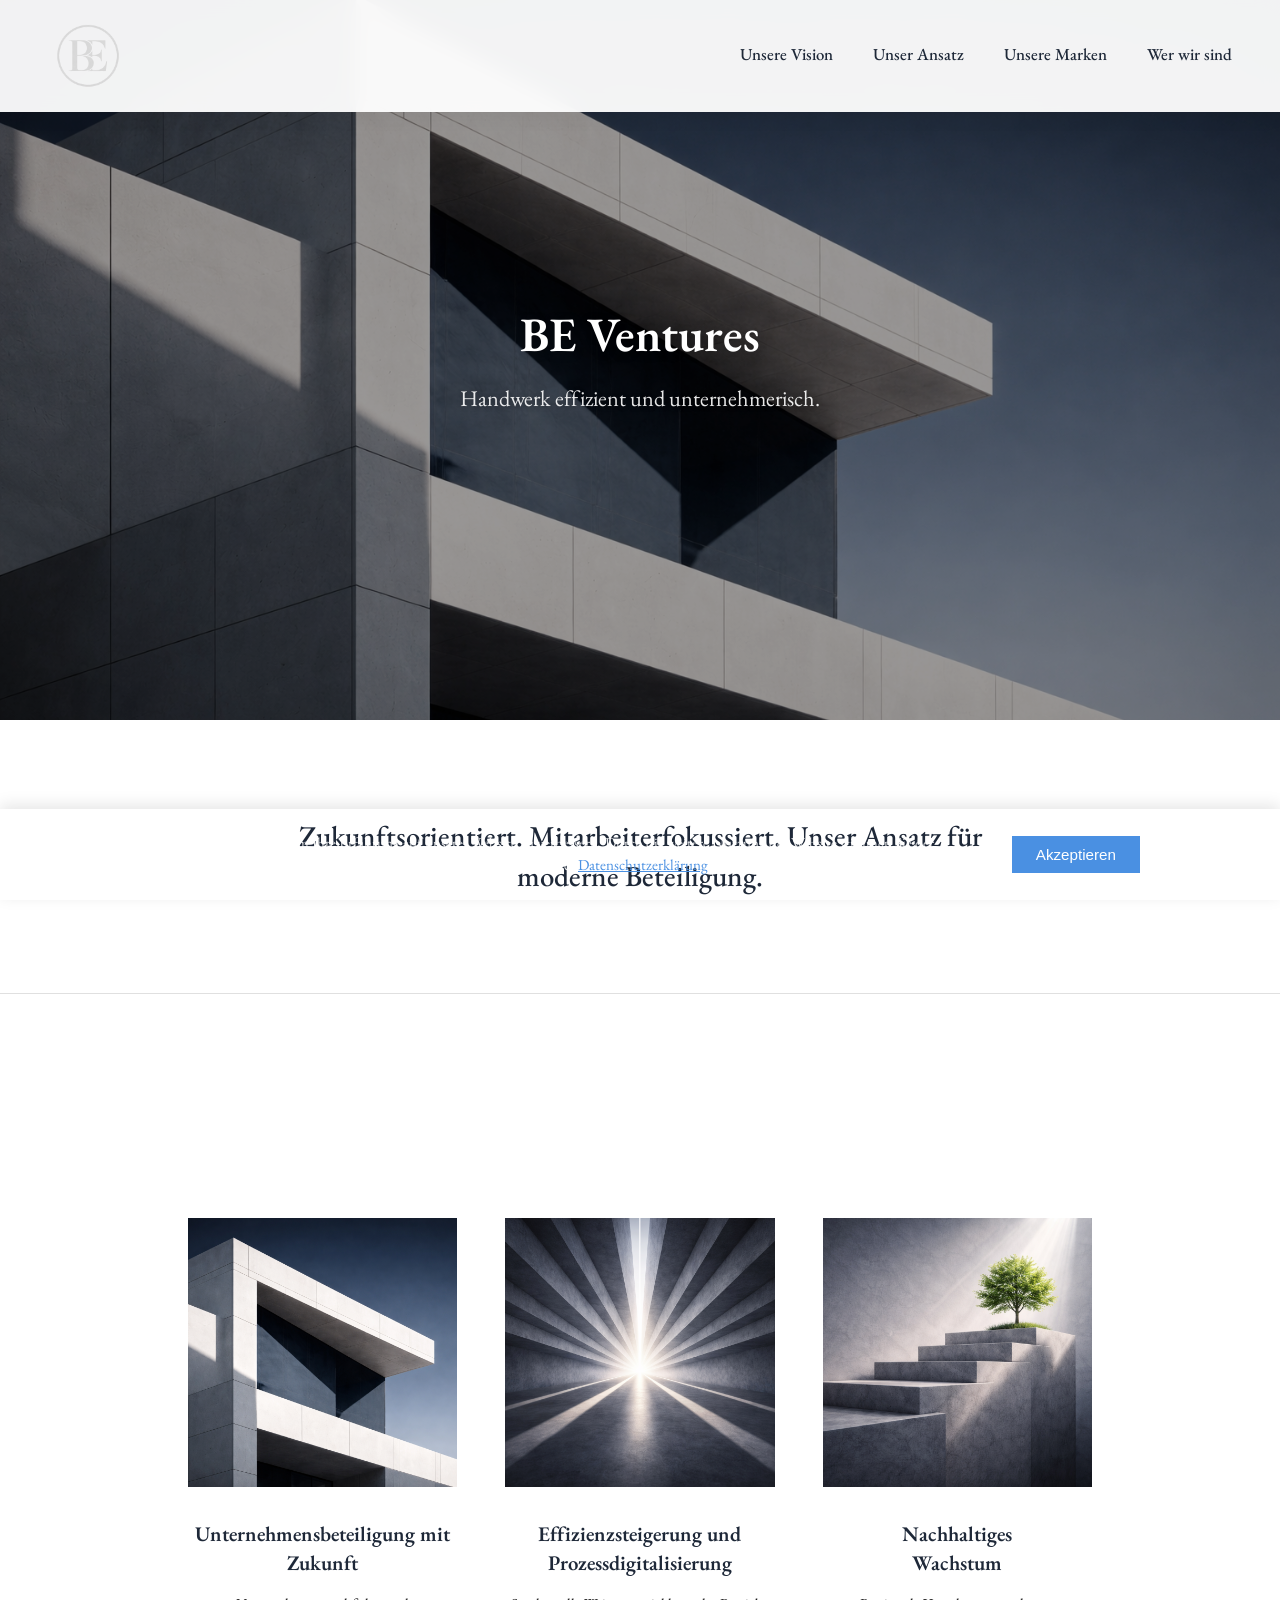
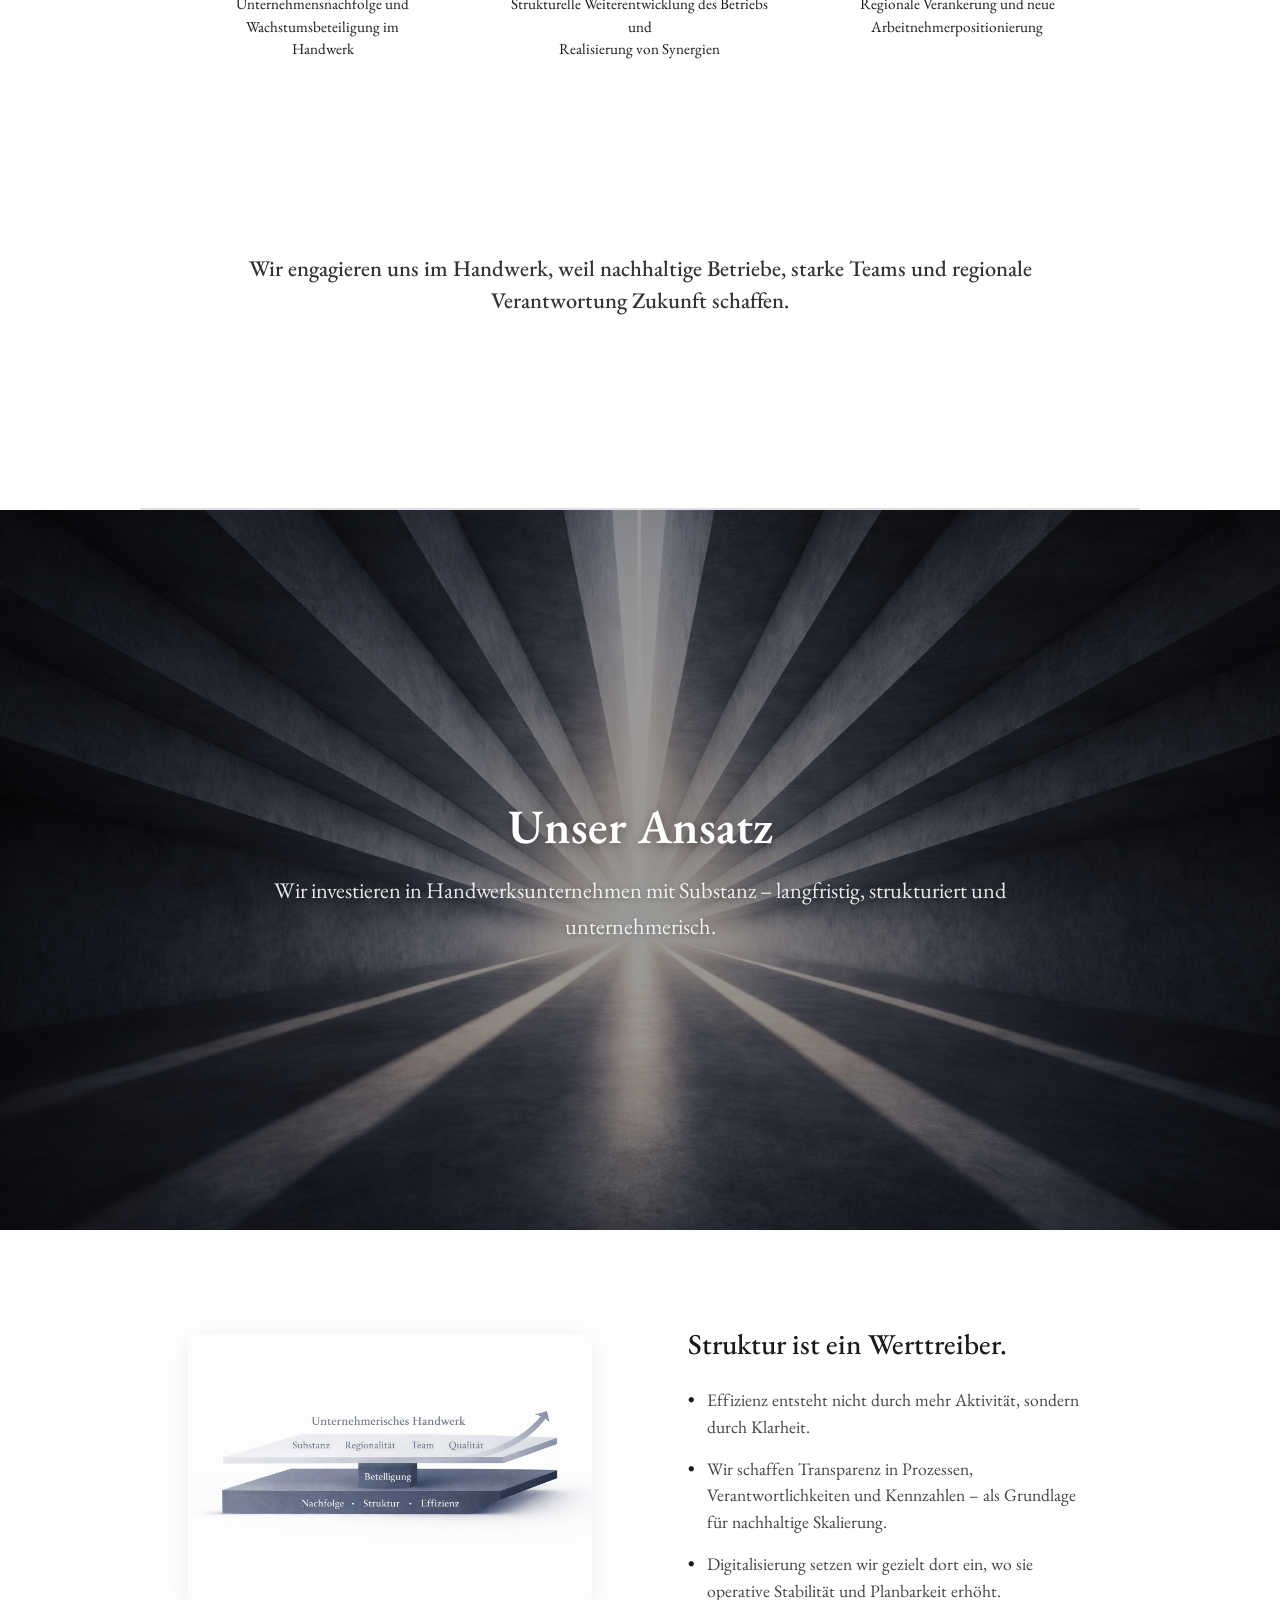
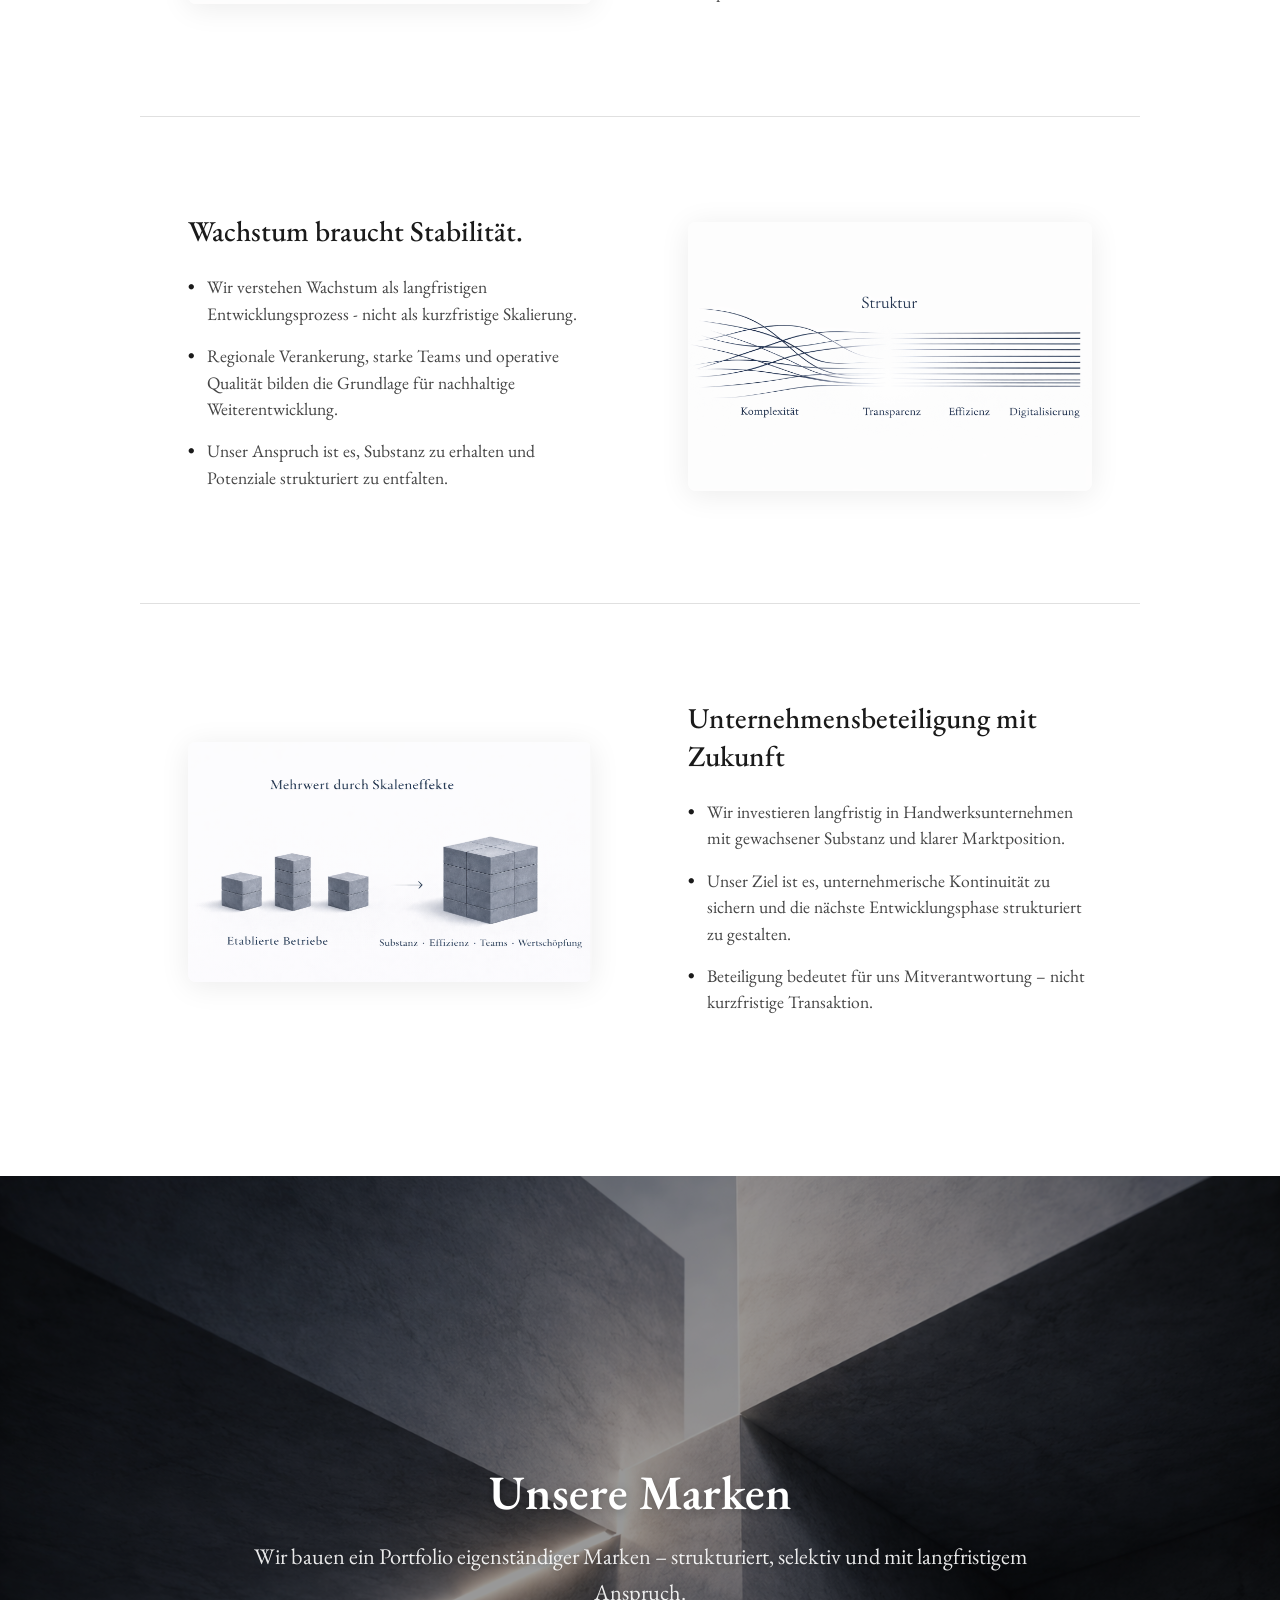
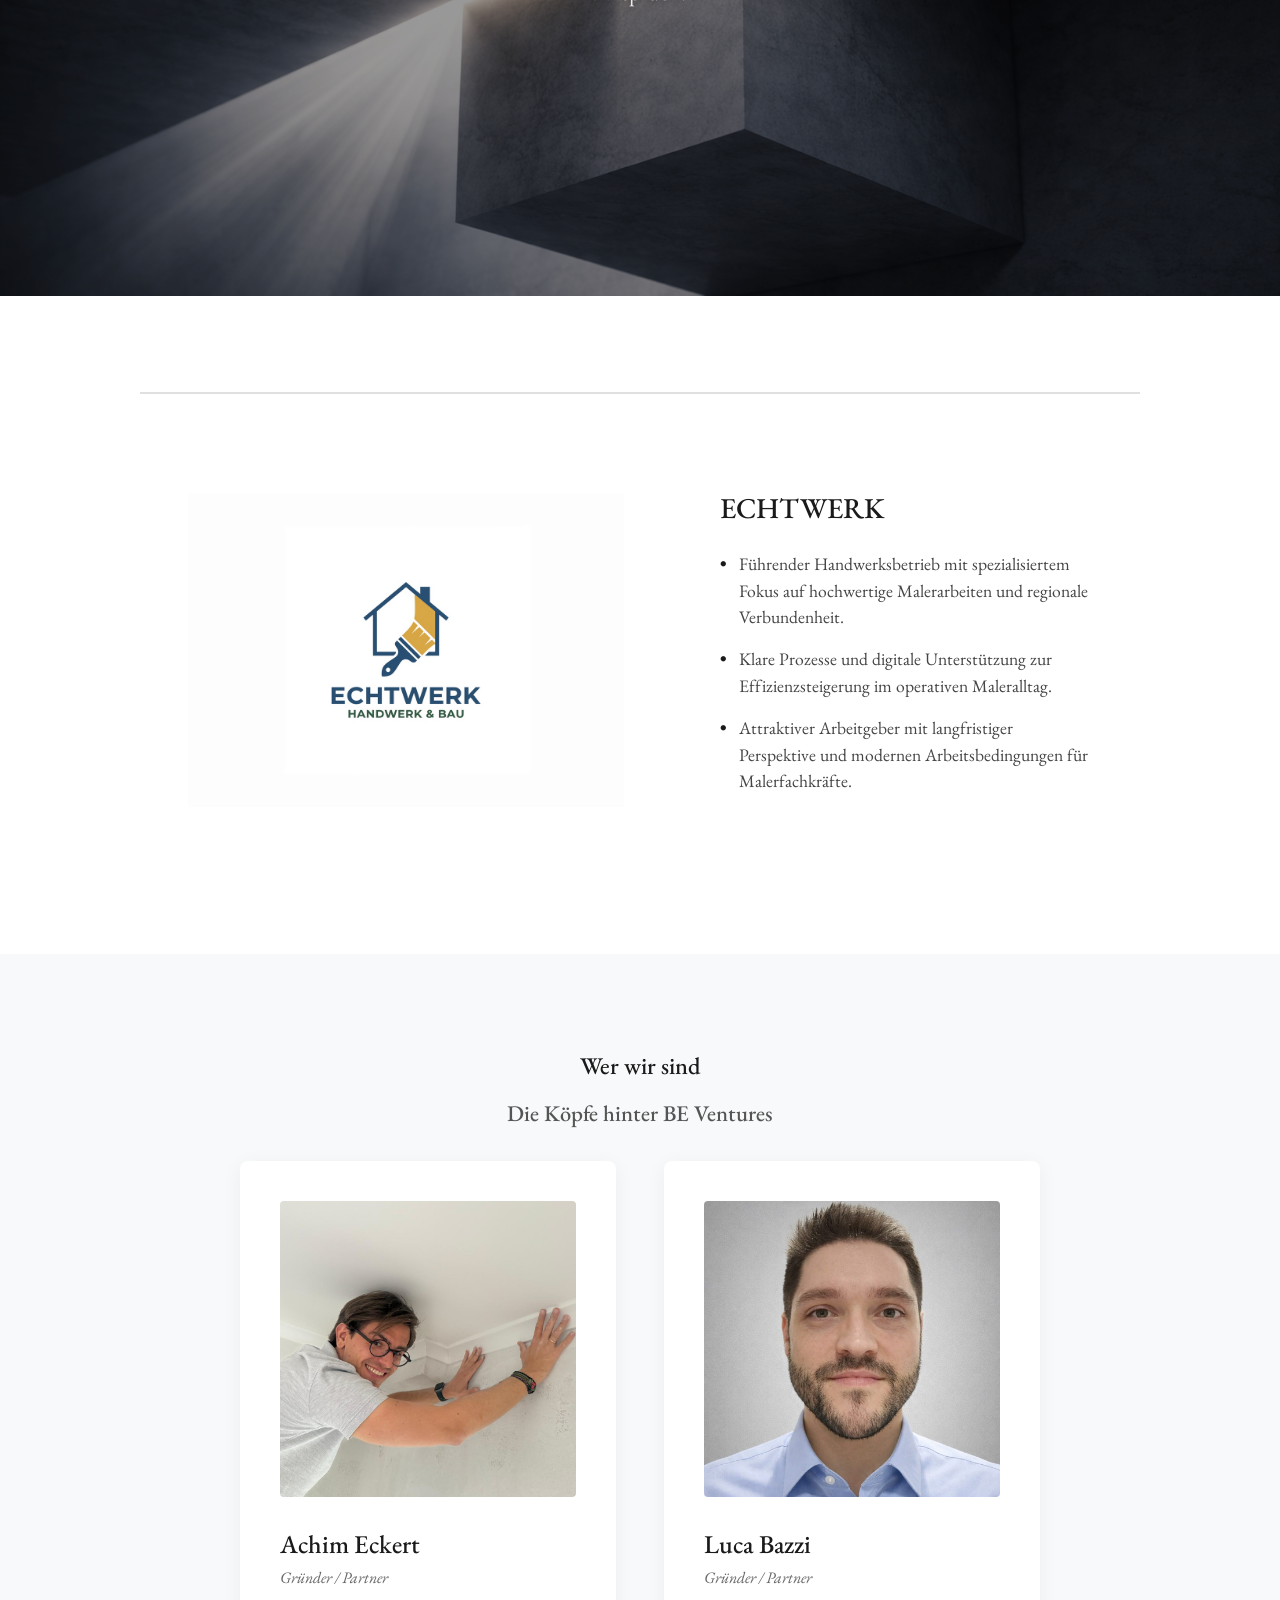
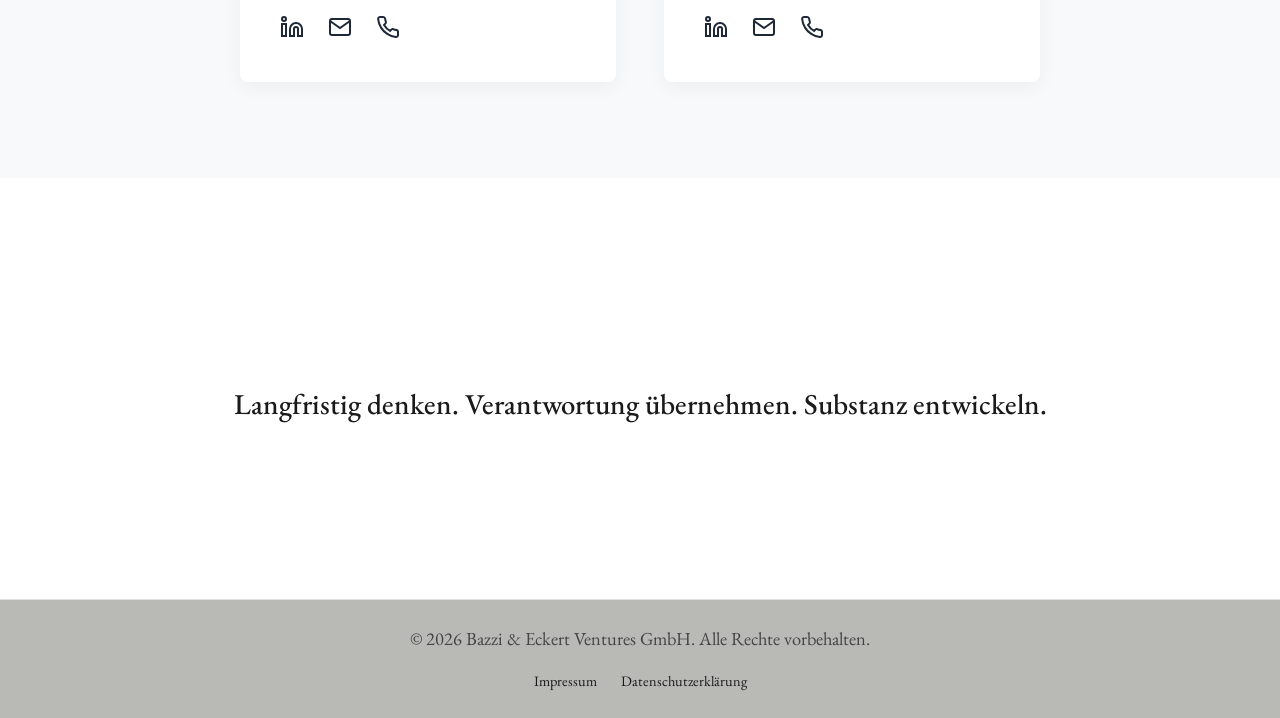
==== index.html @ 7ca090cc "Add files via upload" ====
<!DOCTYPE html>
<html lang="de">

<head>
    <meta charset="UTF-8">
    <meta name="viewport" content="width=device-width, initial-scale=1.0">
    <title>BE Ventures - Handwerk effizient und unternehmerisch</title>
    <meta name="description"
        content="Wir investieren in Handwerksunternehmen mit Substanz – langfristig, strukturiert und unternehmerisch.">

    <!-- Fonts -->
    <link rel="preconnect" href="https://fonts.googleapis.com">
    <link rel="preconnect" href="https://fonts.gstatic.com" crossorigin>
    <link
        href="https://fonts.googleapis.com/css2?family=EB+Garamond:ital,wght@0,400;0,500;0,600;0,700;1,400;1,500&display=swap"
        rel="stylesheet">

    <!-- CSS -->
    <link rel="stylesheet" href="css/style.css">
</head>

<body>
    <!-- Scroll Progress -->
    <div class="scroll-progress-container">
        <div class="scroll-progress-bar" id="scrollProgress"></div>
    </div>

    <!-- Header Navigation -->
    <nav class="nav">
        <div class="nav-container">
            <a href="#home" class="logo">
                <img src="assets/logo_transparent.png" alt="BE Ventures Logo" class="nav-logo-img">
            </a>
            <div class="nav-links">
                <a href="#vision" class="nav-link">Unsere Vision</a>
                <a href="#ansatz" class="nav-link">Unser Ansatz</a>
                <a href="#marken" class="nav-link">Unsere Marken</a>
                <a href="#team" class="nav-link">Wer wir sind</a>
            </div>
        </div>
    </nav>

    <!-- Main Content -->
    <main class="main-content">

        <!-- Section: Home -->
        <section id="home" class="section-home block-image-hero">
            <div class="hero-image-container">
                <img src="assets/bild1.png" alt="BE Ventures Background" class="hero-img overlay-darker">
                <div class="hero-overlay-text">
                    <h2>BE Ventures</h2>
                    <p>Handwerk effizient und unternehmerisch.</p>
                </div>
            </div>

            <div class="content-block center-text padding-y-lg">
                <h3 class="subtitle-text">Zukunftsorientiert. Mitarbeiterfokussiert. Unser Ansatz für moderne
                    Beteiligung.</h3>
            </div>
            <div class="divider-line"></div>
        </section>

        <!-- Section: Unsere Vision -->
        <section id="vision" class="section-vision">
            <div class="content-block padding-y-lg margin-top-lg">
                <div class="vision-grid">
                    <div class="vision-card">
                        <img src="assets/bild1.png" alt="Unternehmensbeteiligung mit Zukunft">
                        <h3>Unternehmensbeteiligung mit<br>Zukunft</h3>
                        <p>Unternehmensnachfolge und Wachstumsbeteiligung im<br>Handwerk</p>
                    </div>
                    <div class="vision-card">
                        <img src="assets/bild5.png" alt="Effizienzsteigerung und Prozessdigitalisierung">
                        <h3>Effizienzsteigerung und<br>Prozessdigitalisierung</h3>
                        <p>Strukturelle Weiterentwicklung des Betriebs und<br>Realisierung von Synergien</p>
                    </div>
                    <div class="vision-card">
                        <img src="assets/bild6.png" alt="Nachhaltiges Wachstum">
                        <h3>Nachhaltiges<br>Wachstum</h3>
                        <p>Regionale Verankerung und neue<br>Arbeitnehmerpositionierung</p>
                    </div>
                </div>

                <div class="center-text margin-top-lg padding-y-lg">
                    <h3 class="subtitle-text" style="font-size: 1.4rem; color: #333; max-width: 900px;">Wir engagieren
                        uns im Handwerk, weil nachhaltige Betriebe, starke Teams und regionale Verantwortung Zukunft
                        schaffen.</h3>
                </div>
            </div>
        </section>

        <!-- Section: Unser Ansatz -->
        <section id="ansatz" class="section-ansatz block-image-hero">
            <div class="divider-line mx-auto thick"></div>
            <div class="hero-image-container">
                <img src="assets/bild5.png" alt="Unser Ansatz Tunnel" class="hero-img overlay-darker">
                <div class="hero-overlay-text">
                    <h2>Unser Ansatz</h2>
                    <p>Wir investieren in Handwerksunternehmen mit Substanz – langfristig, strukturiert und
                        unternehmerisch.</p>
                </div>
            </div>

            <div class="content-block split-row padding-y-lg">
                <div class="split-image">
                    <img src="assets/unnamed (3).png" alt="Struktur Graphik" class="diagram-img">
                </div>
                <div class="split-text">
                    <h3>Struktur ist ein Werttreiber.</h3>
                    <ul class="clean-list">
                        <li>Effizienz entsteht nicht durch mehr Aktivität, sondern durch Klarheit.</li>
                        <li>Wir schaffen Transparenz in Prozessen, Verantwortlichkeiten und Kennzahlen – als Grundlage
                            für nachhaltige Skalierung.</li>
                        <li>Digitalisierung setzen wir gezielt dort ein, wo sie operative Stabilität und Planbarkeit
                            erhöht.</li>
                    </ul>
                </div>
            </div>

            <div class="divider-line mx-auto"></div>

            <div class="content-block split-row padding-y-lg">
                <div class="split-text">
                    <h3>Wachstum braucht Stabilität.</h3>
                    <ul class="clean-list">
                        <li>Wir verstehen Wachstum als langfristigen Entwicklungsprozess - nicht als kurzfristige
                            Skalierung.</li>
                        <li>Regionale Verankerung, starke Teams und operative Qualität bilden die Grundlage für
                            nachhaltige Weiterentwicklung.</li>
                        <li>Unser Anspruch ist es, Substanz zu erhalten und Potenziale strukturiert zu entfalten.</li>
                    </ul>
                </div>
                <div class="split-image">
                    <img src="assets/unnamed (4).png" alt="Wachstum Graphik" class="diagram-img">
                </div>
            </div>
            <div class="divider-line mx-auto"></div>

            <div class="content-block split-row padding-y-lg">
                <div class="split-image">
                    <img src="assets/unnamed (5).png" alt="Beteiligung Graphik" class="diagram-img">
                </div>
                <div class="split-text">
                    <h3>Unternehmensbeteiligung mit Zukunft</h3>
                    <ul class="clean-list">
                        <li>Wir investieren langfristig in Handwerksunternehmen mit gewachsener Substanz und klarer
                            Marktposition.</li>
                        <li>Unser Ziel ist es, unternehmerische Kontinuität zu sichern und die nächste Entwicklungsphase
                            strukturiert zu gestalten.</li>
                        <li>Beteiligung bedeutet für uns Mitverantwortung – nicht kurzfristige Transaktion.</li>
                    </ul>
                </div>
            </div>

        </section>

        <!-- Section: Unsere Marken -->
        <section id="marken" class="section-marken block-image-hero">
            <div class="hero-image-container">
                <img src="assets/bild4.png" alt="Unsere Marken Blocks" class="hero-img overlay-darker">
                <div class="hero-overlay-text">
                    <h2>Unsere Marken</h2>
                    <p>Wir bauen ein Portfolio eigenständiger Marken – strukturiert, selektiv und mit langfristigem
                        Anspruch.</p>
                </div>
            </div>

            <div class="divider-line mx-auto thick margin-top-lg"></div>

            <div class="content-block split-row padding-y-lg">
                <div class="split-image marken-logo-container">
                    <img src="assets/logo.png" alt="ECHTWERK Logo" class="echtwerk-brand-logo">
                </div>
                <div class="split-text">
                    <h3>ECHTWERK</h3>
                    <ul class="clean-list">
                        <li>Führender Handwerksbetrieb mit spezialisiertem Fokus auf hochwertige Malerarbeiten und
                            regionale Verbundenheit.</li>
                        <li>Klare Prozesse und digitale Unterstützung zur Effizienzsteigerung im operativen Maleralltag.
                        </li>
                        <li>Attraktiver Arbeitgeber mit langfristiger Perspektive und modernen Arbeitsbedingungen für
                            Malerfachkräfte.</li>
                    </ul>
                </div>
            </div>
        </section>

        <!-- Section: Wer wir sind -->
        <section id="team" class="section-team block-image-hero">
            <div class="content-block center-text padding-y-lg">
                <h2 class="section-title">Wer wir sind</h2>
                <h3 class="subtitle-text" style="font-size: 1.4rem; color: #555; margin-bottom: 2rem;">Die Köpfe hinter
                    BE Ventures</h3>

                <div class="team-grid">
                    <!-- Team Member 1: Achim Eckert -->
                    <div class="team-member">
                        <img src="assets/achim.jpg" alt="Achim Eckert" class="team-photo">
                        <h3>Achim Eckert</h3>
                        <div class="team-role">Gründer / Partner</div>
                        <div class="team-social">
                            <a href="https://www.linkedin.com/in/achim-eckert" class="social-link" title="LinkedIn"
                                target="_blank">
                                <svg viewBox="0 0 24 24" stroke="currentColor" stroke-width="2" fill="none">
                                    <path
                                        d="M16 8a6 6 0 0 1 6 6v7h-4v-7a2 2 0 0 0-2-2 2 2 0 0 0-2 2v7h-4v-7a6 6 0 0 1 6-6z">
                                    </path>
                                    <rect x="2" y="9" width="4" height="12"></rect>
                                    <circle cx="4" cy="4" r="2"></circle>
                                </svg>
                            </a>
                            <a href="mailto:achim.eckert@beventures.ch" class="social-link" title="Email">
                                <svg viewBox="0 0 24 24" stroke="currentColor" stroke-width="2" fill="none">
                                    <path
                                        d="M4 4h16c1.1 0 2 .9 2 2v12c0 1.1-.9 2-2 2H4c-1.1 0-2-.9-2-2V6c0-1.1.9-2 2-2z">
                                    </path>
                                    <polyline points="22,6 12,13 2,6"></polyline>
                                </svg>
                            </a>
                            <a href="tel:+41762259498" class="social-link" title="Phone">
                                <svg viewBox="0 0 24 24" stroke="currentColor" stroke-width="2" fill="none">
                                    <path
                                        d="M22 16.92v3a2 2 0 0 1-2.18 2 19.79 19.79 0 0 1-8.63-3.07 19.5 19.5 0 0 1-6-6 19.79 19.79 0 0 1-3.07-8.67A2 2 0 0 1 4.11 2h3a2 2 0 0 1 2 1.72 12.84 12.84 0 0 0 .7 2.81 2 2 0 0 1-.45 2.11L8.09 9.91a16 16 0 0 0 6 6l1.27-1.27a2 2 0 0 1 2.11-.45 12.84 12.84 0 0 0 2.81.7A2 2 0 0 1 22 16.92z">
                                    </path>
                                </svg>
                            </a>
                        </div>
                    </div>

                    <!-- Team Member 2: Luca Bazzi -->
                    <div class="team-member">
                        <img src="assets/luca.jpg" alt="Luca Bazzi" class="team-photo">
                        <h3>Luca Bazzi</h3>
                        <div class="team-role">Gründer / Partner</div>
                        <div class="team-social">
                            <a href="https://www.linkedin.com/in/luca-bazzi/" class="social-link" title="LinkedIn"
                                target="_blank">
                                <svg viewBox="0 0 24 24" stroke="currentColor" stroke-width="2" fill="none">
                                    <path
                                        d="M16 8a6 6 0 0 1 6 6v7h-4v-7a2 2 0 0 0-2-2 2 2 0 0 0-2 2v7h-4v-7a6 6 0 0 1 6-6z">
                                    </path>
                                    <rect x="2" y="9" width="4" height="12"></rect>
                                    <circle cx="4" cy="4" r="2"></circle>
                                </svg>
                            </a>
                            <a href="mailto:Luca.bazzi@beventures.ch" class="social-link" title="Email">
                                <svg viewBox="0 0 24 24" stroke="currentColor" stroke-width="2" fill="none">
                                    <path
                                        d="M4 4h16c1.1 0 2 .9 2 2v12c0 1.1-.9 2-2 2H4c-1.1 0-2-.9-2-2V6c0-1.1.9-2 2-2z">
                                    </path>
                                    <polyline points="22,6 12,13 2,6"></polyline>
                                </svg>
                            </a>
                            <a href="tel:+41795079822" class="social-link" title="Phone">
                                <svg viewBox="0 0 24 24" stroke="currentColor" stroke-width="2" fill="none">
                                    <path
                                        d="M22 16.92v3a2 2 0 0 1-2.18 2 19.79 19.79 0 0 1-8.63-3.07 19.5 19.5 0 0 1-6-6 19.79 19.79 0 0 1-3.07-8.67A2 2 0 0 1 4.11 2h3a2 2 0 0 1 2 1.72 12.84 12.84 0 0 0 .7 2.81 2 2 0 0 1-.45 2.11L8.09 9.91a16 16 0 0 0 6 6l1.27-1.27a2 2 0 0 1 2.11-.45 12.84 12.84 0 0 0 2.81.7A2 2 0 0 1 22 16.92z">
                                    </path>
                                </svg>
                            </a>
                        </div>
                    </div>
                </div>
            </div>
        </section>

        <!-- Footer Area -->
        <section class="section-footer">
            <div class="footer-statement">
                <h2>Langfristig denken. Verantwortung übernehmen. Substanz entwickeln.</h2>
            </div>
            <footer class="main-footer">
                <p>&copy; 2026 Bazzi & Eckert Ventures GmbH. Alle Rechte vorbehalten.</p>
                <div class="footer-legal-links">
                    <a href="impressum.html">Impressum</a>
                    <a href="datenschutz.html">Datenschutzerklärung</a>
                </div>
            </footer>
        </section>

    </main>

    <!-- Cookie Banner -->
    <div id="cookie-banner" class="cookie-banner">
        <div class="cookie-content">
            <p>Wir verwenden Cookies, um Ihre Erfahrung auf unserer Website zu verbessern. Durch die weitere Nutzung der
                Website stimmen Sie der Verwendung von Cookies zu. Weitere Informationen finden Sie in unserer <a
                    href="datenschutz.html">Datenschutzerklärung</a>.</p>
            <button id="accept-cookies" class="btn-primary">Akzeptieren</button>
        </div>
    </div>

    <!-- Scripts -->
    <script src="js/main.js"></script>
</body>

</html>
---- css/style.css ----
/* --- CSS Variables & Resets --- */
:root {
    --bg-sidebar: #C7C6C2;
    --text-sidebar: #222222;
    --text-sidebar-dim: #555555;

    --bg-main: #FFFFFF;
    --text-main: #1A1A1A;
    --text-blue-dark: #1E2838;

    --font-primary: 'EB Garamond', serif;

    --sidebar-width: 260px;

    --spacing-sm: 1.5rem;
    --spacing-md: 3rem;
    --spacing-lg: 6rem;
    --spacing-xl: 10rem;

    --transition-smooth: all 0.4s cubic-bezier(0.25, 1, 0.5, 1);
}

*,
*::before,
*::after {
    box-sizing: border-box;
    margin: 0;
    padding: 0;
}

html {
    scroll-behavior: smooth;
    font-size: 16px;
    width: 100%;
    margin: 0;
    padding: 0;
}

body {
    font-family: var(--font-primary);
    background-color: var(--bg-main);
    color: var(--text-main);
    line-height: 1.6;
    -webkit-font-smoothing: antialiased;
    overflow-x: hidden;
    width: 100%;
    margin: 0;
    padding: 0;
}

.main-content {
    width: 100%;
    display: block;
}

h1,
h2,
h3,
h4,
h5,
h6 {
    font-weight: 500;
    margin-bottom: 1rem;
    line-height: 1.3;
}

p {
    font-size: 1.15rem;
    color: #444;
}

a {
    text-decoration: none;
    color: inherit;
    transition: var(--transition-smooth);
}

/* --- Layout --- */
/* --- Navigation --- */
.scroll-progress-container {
    position: fixed;
    top: 0;
    left: 0;
    width: 100%;
    height: 4px;
    background-color: transparent;
    z-index: 105;
}

.scroll-progress-bar {
    height: 100%;
    width: 0%;
    background-color: #1E2838;
    transition: width 0.1s ease-out;
}

.nav {
    position: fixed;
    top: 0;
    left: 0;
    width: 100%;
    padding: 1rem 0;
    z-index: 100;
    transition: var(--transition-smooth);
    background-color: rgba(255, 255, 255, 0.95);
    backdrop-filter: blur(10px);
    box-shadow: 0 4px 20px rgba(0, 0, 0, 0.05);
}

.nav-container {
    display: flex;
    justify-content: space-between;
    align-items: center;
    max-width: 1440px;
    margin: 0 auto;
    padding: 0 var(--spacing-md);
}

.logo {
    display: flex;
    align-items: center;
}

.nav-logo-img {
    height: 80px;
    display: block;
    object-fit: contain;
}

.nav-links {
    display: flex;
    gap: 2.5rem;
}

.nav-link {
    font-size: 1.05rem;
    font-weight: 500;
    color: var(--text-blue-dark);
    position: relative;
    padding-bottom: 4px;
}

.nav-link:hover,
.nav-link.active {
    color: var(--text-main);
    font-weight: 600;
}

.nav-link::after {
    content: '';
    position: absolute;
    bottom: 0;
    left: 0;
    width: 0%;
    height: 2px;
    background-color: var(--text-main);
    transition: width 0.3s ease;
}

.nav-link.active::after,
.nav-link:hover::after {
    width: 100%;
}


/* --- Main Content Specifics --- */

/* Hero Image Blocks */
.block-image-hero {
    width: 100%;
    margin-bottom: var(--spacing-md);
}

.hero-image-container {
    position: relative;
    width: 100%;
    height: 80vh;
    min-height: 600px;
    overflow: hidden;
    background-color: #eee;
}

.hero-img {
    width: 100%;
    height: 100%;
    object-fit: cover;
    object-position: center;
}

.hero-img.overlay-darker {
    filter: brightness(0.6);
}

.hero-overlay-text {
    position: absolute;
    top: 50%;
    left: 50%;
    transform: translate(-50%, -50%);
    text-align: center;
    color: white;
    width: 80%;
    max-width: 800px;
}

.hero-overlay-text h2 {
    font-size: 3rem;
    font-weight: 600;
    margin-bottom: 1rem;
    text-shadow: 0 2px 10px rgba(0, 0, 0, 0.3);
}

.hero-overlay-text p {
    font-size: 1.4rem;
    color: rgba(255, 255, 255, 0.9);
    text-shadow: 0 1px 5px rgba(0, 0, 0, 0.3);
}

/* Content Blocks */
.content-block {
    width: 100%;
    max-width: 1000px;
    margin: 0 auto;
    padding-left: var(--spacing-md);
    padding-right: var(--spacing-md);
}

.padding-y-lg {
    padding-top: var(--spacing-lg);
    padding-bottom: var(--spacing-lg);
}

.padding-bottom-lg {
    padding-bottom: var(--spacing-lg);
}

.margin-top-lg {
    margin-top: var(--spacing-lg);
}

.center-text {
    text-align: center;
}

.subtitle-text {
    font-size: 1.8rem;
    color: var(--text-blue-dark);
    max-width: 700px;
    margin: 0 auto;
    line-height: 1.4;
}

/* Vision Grid */
.vision-grid {
    display: grid;
    grid-template-columns: repeat(3, 1fr);
    gap: 3rem;
    margin-top: 2rem;
    width: 100%;
}

.vision-card {
    text-align: center;
}

.vision-card img {
    width: 100%;
    aspect-ratio: 1;
    /* Make images square to match screenshots perfectly */
    object-fit: cover;
    margin-bottom: 1.5rem;
}

.vision-card h3 {
    font-size: 1.3rem;
    color: var(--text-blue-dark);
    margin-bottom: 1rem;
    font-weight: 600;
    line-height: 1.4;
}

.vision-card p {
    font-size: 0.95rem;
    color: var(--text-main);
    line-height: 1.5;
}

@media (max-width: 900px) {
    .vision-grid {
        grid-template-columns: 1fr;
        gap: 2rem;
    }
}

/* Image Row */
.three-images-row {
    display: flex;
    gap: var(--spacing-md);
    justify-content: center;
}

.img-square {
    flex: 1;
    aspect-ratio: 1;
    overflow: hidden;
    background: #f0f0f0;
}

.img-square img {
    width: 100%;
    height: 100%;
    object-fit: cover;
    transition: transform 0.6s ease;
}

.img-square:hover img {
    transform: scale(1.03);
}

/* Dividers */
.divider-line {
    width: 100%;
    height: 1px;
    background-color: #E0E0E0;
}

.divider-line.mx-auto {
    width: 80%;
    max-width: 1000px;
    margin-left: auto;
    margin-right: auto;
}

.divider-line.thick {
    height: 2px;
}

/* Split Row (Text + Image/Graphic) */
.split-row {
    display: flex;
    align-items: center;
    gap: var(--spacing-lg);
}

.split-row>div {
    flex: 1;
}

.split-text h3 {
    font-size: 1.8rem;
    color: var(--text-main);
    margin-bottom: 1.5rem;
}

.clean-list {
    list-style: none;
}

.clean-list li {
    font-size: 1.1rem;
    color: #444;
    margin-bottom: 1rem;
    padding-left: 1.2rem;
    position: relative;
    line-height: 1.5;
}

.clean-list li::before {
    content: "•";
    position: absolute;
    left: 0;
    color: var(--text-main);
    font-weight: bold;
}

/* Diagrams */
.diagram-img {
    width: 100%;
    height: auto;
    border-radius: 8px;
    box-shadow: 0 4px 30px rgba(0, 0, 0, 0.08);
}

/* Team Section */
.section-team {
    background-color: #F8F9FA;
}

.team-grid {
    display: grid;
    grid-template-columns: repeat(auto-fit, minmax(300px, 1fr));
    gap: var(--spacing-md);
    max-width: 800px;
    margin: 0 auto;
    text-align: left;
}

.team-member {
    background: white;
    padding: 2.5rem;
    border-radius: 8px;
    box-shadow: 0 4px 20px rgba(0, 0, 0, 0.05);
}

.team-photo {
    width: 100%;
    aspect-ratio: 1;
    object-fit: cover;
    border-radius: 4px;
    margin-bottom: 1.5rem;
    background-color: #E2E2E2;
}

.team-member h3 {
    font-size: 1.6rem;
    margin-bottom: 0.2rem;
}

.team-role {
    font-size: 1rem;
    color: #666;
    margin-bottom: 1.5rem;
    font-style: italic;
}

.team-social {
    display: flex;
    gap: 1.5rem;
    margin-top: auto;
}

.social-link {
    font-size: 0.95rem;
    font-weight: 500;
    text-transform: uppercase;
    letter-spacing: 0.05em;
    color: var(--text-blue-dark);
    padding-bottom: 2px;
    border-bottom: 1px solid transparent;
    display: flex;
    align-items: center;
    justify-content: center;
}

.social-link svg {
    width: 24px;
    height: 24px;
}

.social-link:hover {
    color: #4A90E2;
}

/* Marken section */
.marken-logo-container {
    background: #FDFDFD;
    display: flex;
    align-items: center;
    justify-content: center;
    padding: 2rem;
}

.echtwerk-brand-logo {
    max-width: 250px;
    width: 100%;
    object-fit: contain;
}

/* Footer Section */
.section-footer {
    width: 100%;
    text-align: center;
    background-color: white;
}

.footer-statement {
    padding: var(--spacing-xl) var(--spacing-md);
    border-bottom: 1px solid #E0E0E0;
}

.footer-statement h2 {
    font-size: 1.8rem;
    color: var(--text-main);
    font-weight: 500;
}

.main-footer {
    padding: var(--spacing-sm);
    background-color: #B9B9B6;
    color: #333;
    font-size: 0.85rem;
}

/* Responsive */
@media (max-width: 900px) {
    body {
        flex-direction: column;
    }

    .sidebar {
        position: relative;
        width: 100%;
        height: auto;
        flex-direction: row;
        align-items: center;
        justify-content: space-between;
        padding: 1rem 2rem;
    }

    .sidebar-logo {
        margin-bottom: 0;
    }

    .sidebar-nav ul {
        flex-direction: row;
    }

    .sidebar-footer {
        display: none;
    }

    .main-content {
        width: 100%;
    }

    .split-row {
        flex-direction: column;
    }

    .three-images-row {
        flex-direction: column;
    }
}

/* Footer Legal Links */
.footer-legal-links {
    margin-top: 1rem;
    display: flex;
    justify-content: center;
    gap: 1.5rem;
}

.footer-legal-links a {
    color: var(--text-main);
    text-decoration: none;
    font-size: 0.9rem;
    position: relative;
    padding-bottom: 2px;
}

.footer-legal-links a::after {
    content: '';
    position: absolute;
    bottom: 0;
    left: 0;
    width: 0%;
    height: 1px;
    background-color: var(--text-blue-dark);
    transition: width 0.3s ease;
}

.footer-legal-links a:hover {
    color: var(--text-blue-dark);
}

.footer-legal-links a:hover::after {
    width: 100%;
}

/* Cookie Banner */
.cookie-banner {
    position: fixed;
    bottom: 0;
    left: 0;
    width: 100%;
    background-color: var(--bg-dark);
    color: white;
    padding: 1.5rem;
    z-index: 1000;
    box-shadow: 0 -4px 15px rgba(0, 0, 0, 0.1);
    display: none;
}

.cookie-content {
    max-width: 1000px;
    margin: 0 auto;
    display: flex;
    justify-content: space-between;
    align-items: center;
    gap: 2rem;
}

.cookie-content p {
    font-size: 0.95rem;
    line-height: 1.4;
    color: rgba(255, 255, 255, 0.9);
}

.cookie-content a {
    color: #4A90E2;
    text-decoration: underline;
}

.btn-primary {
    background-color: #4A90E2;
    color: white;
    border: none;
    padding: 10px 24px;
    font-size: 0.95rem;
    font-weight: 500;
    cursor: pointer;
    transition: background-color 0.3s ease;
    white-space: nowrap;
}

.btn-primary:hover {
    background-color: #357ABD;
}

@media (max-width: 768px) {
    .cookie-content {
        flex-direction: column;
        text-align: center;
        gap: 1rem;
    }
}
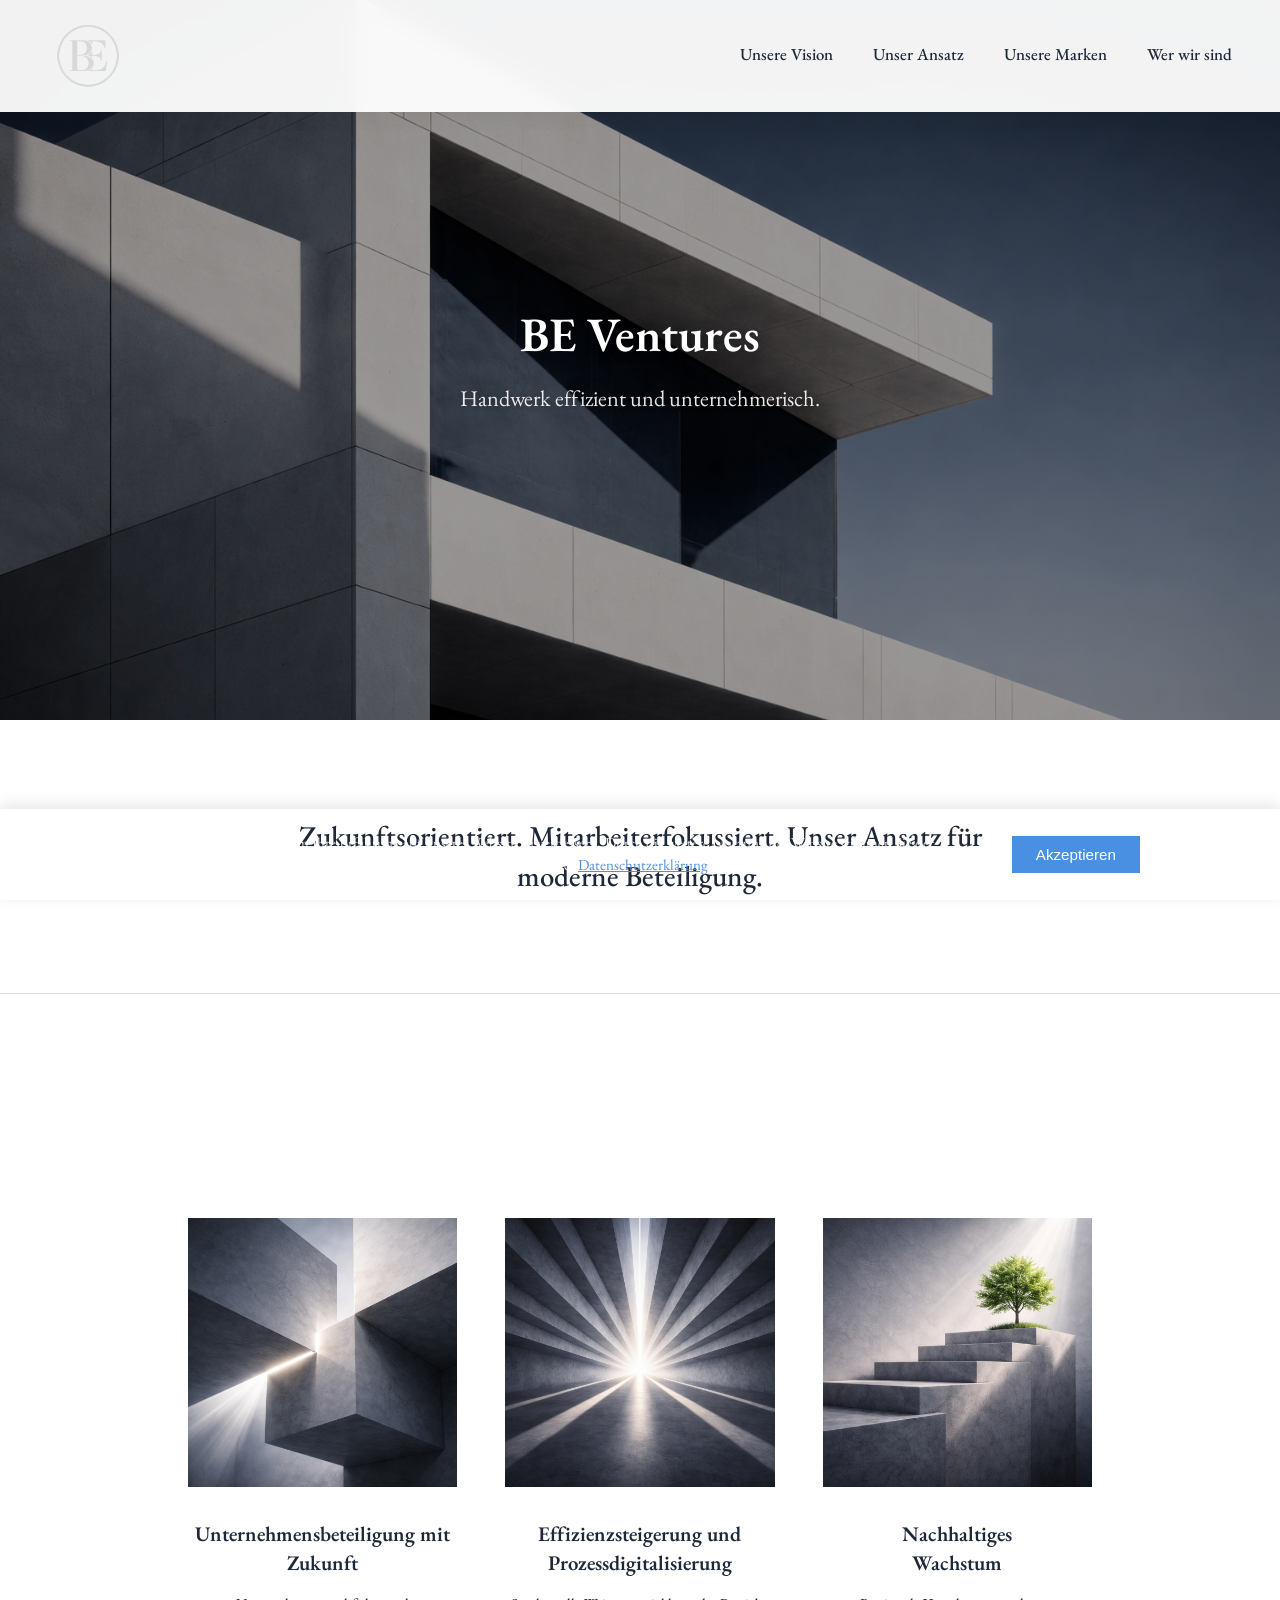
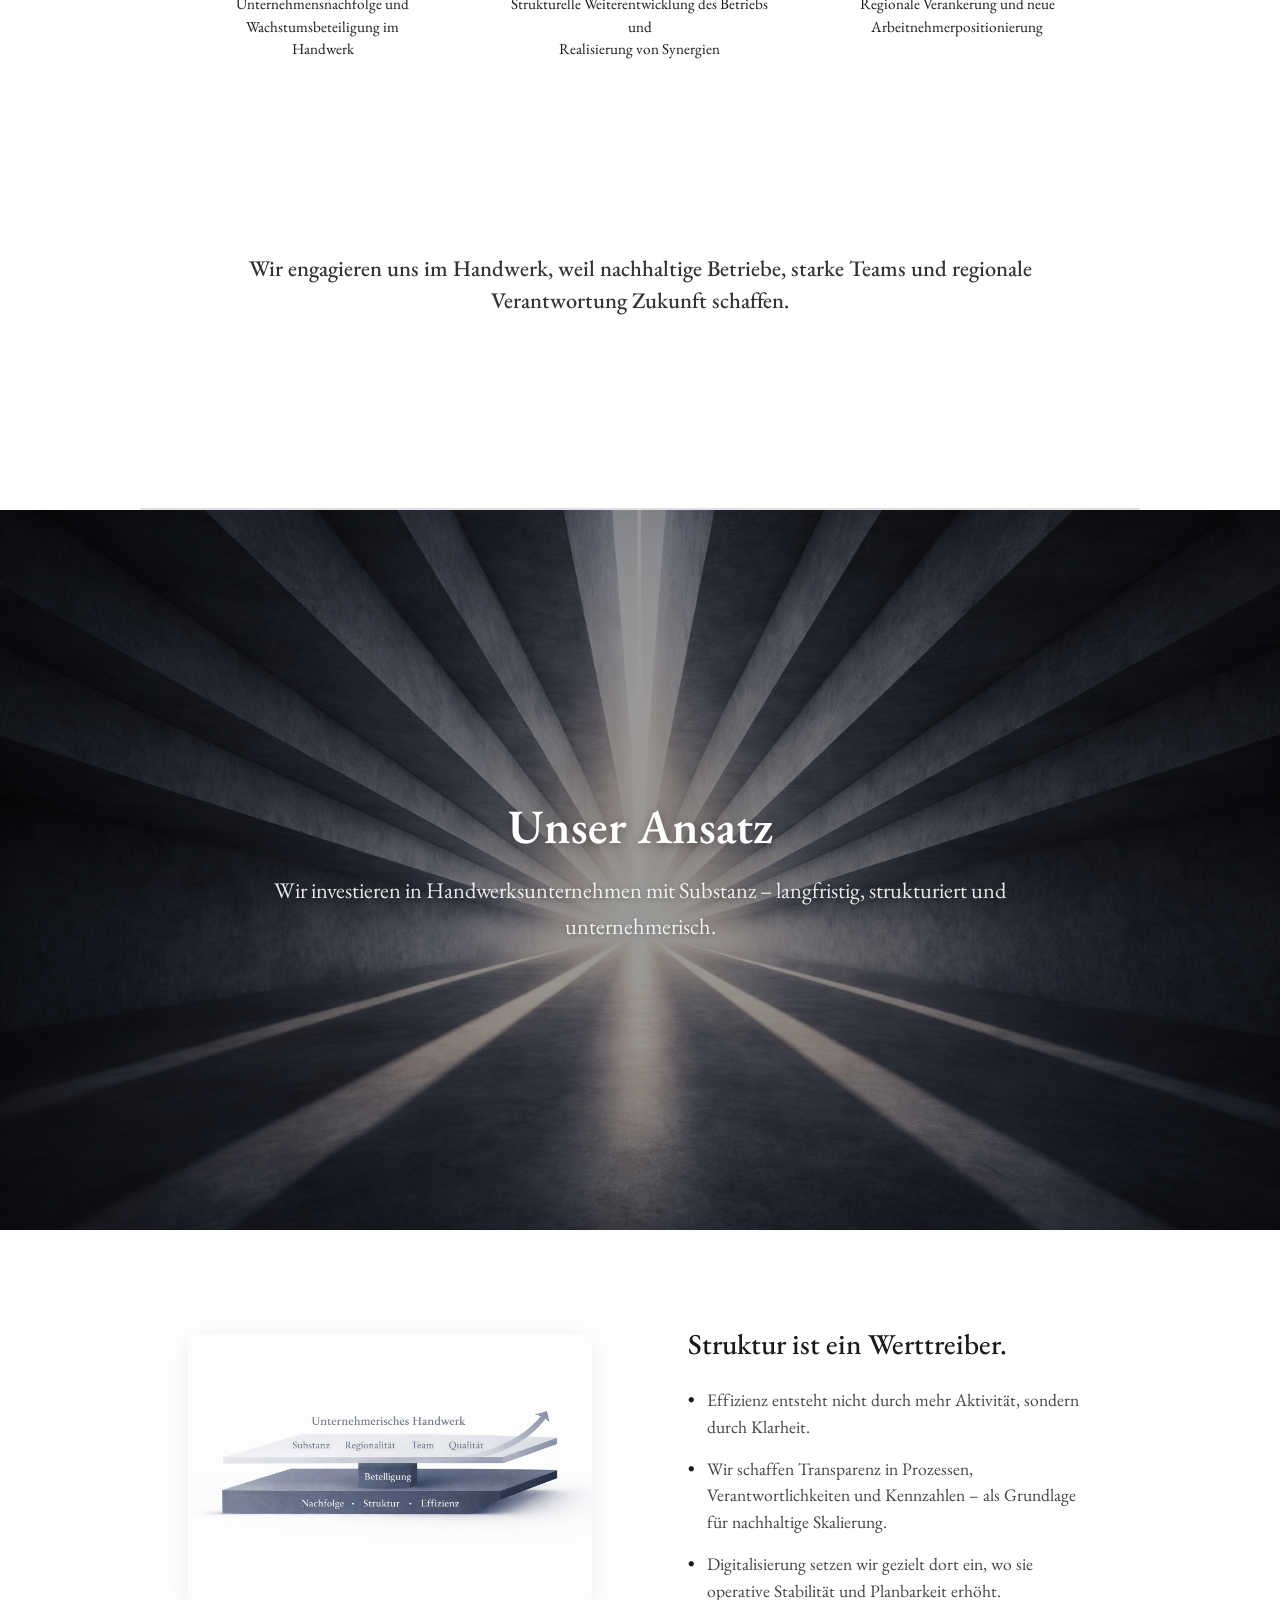
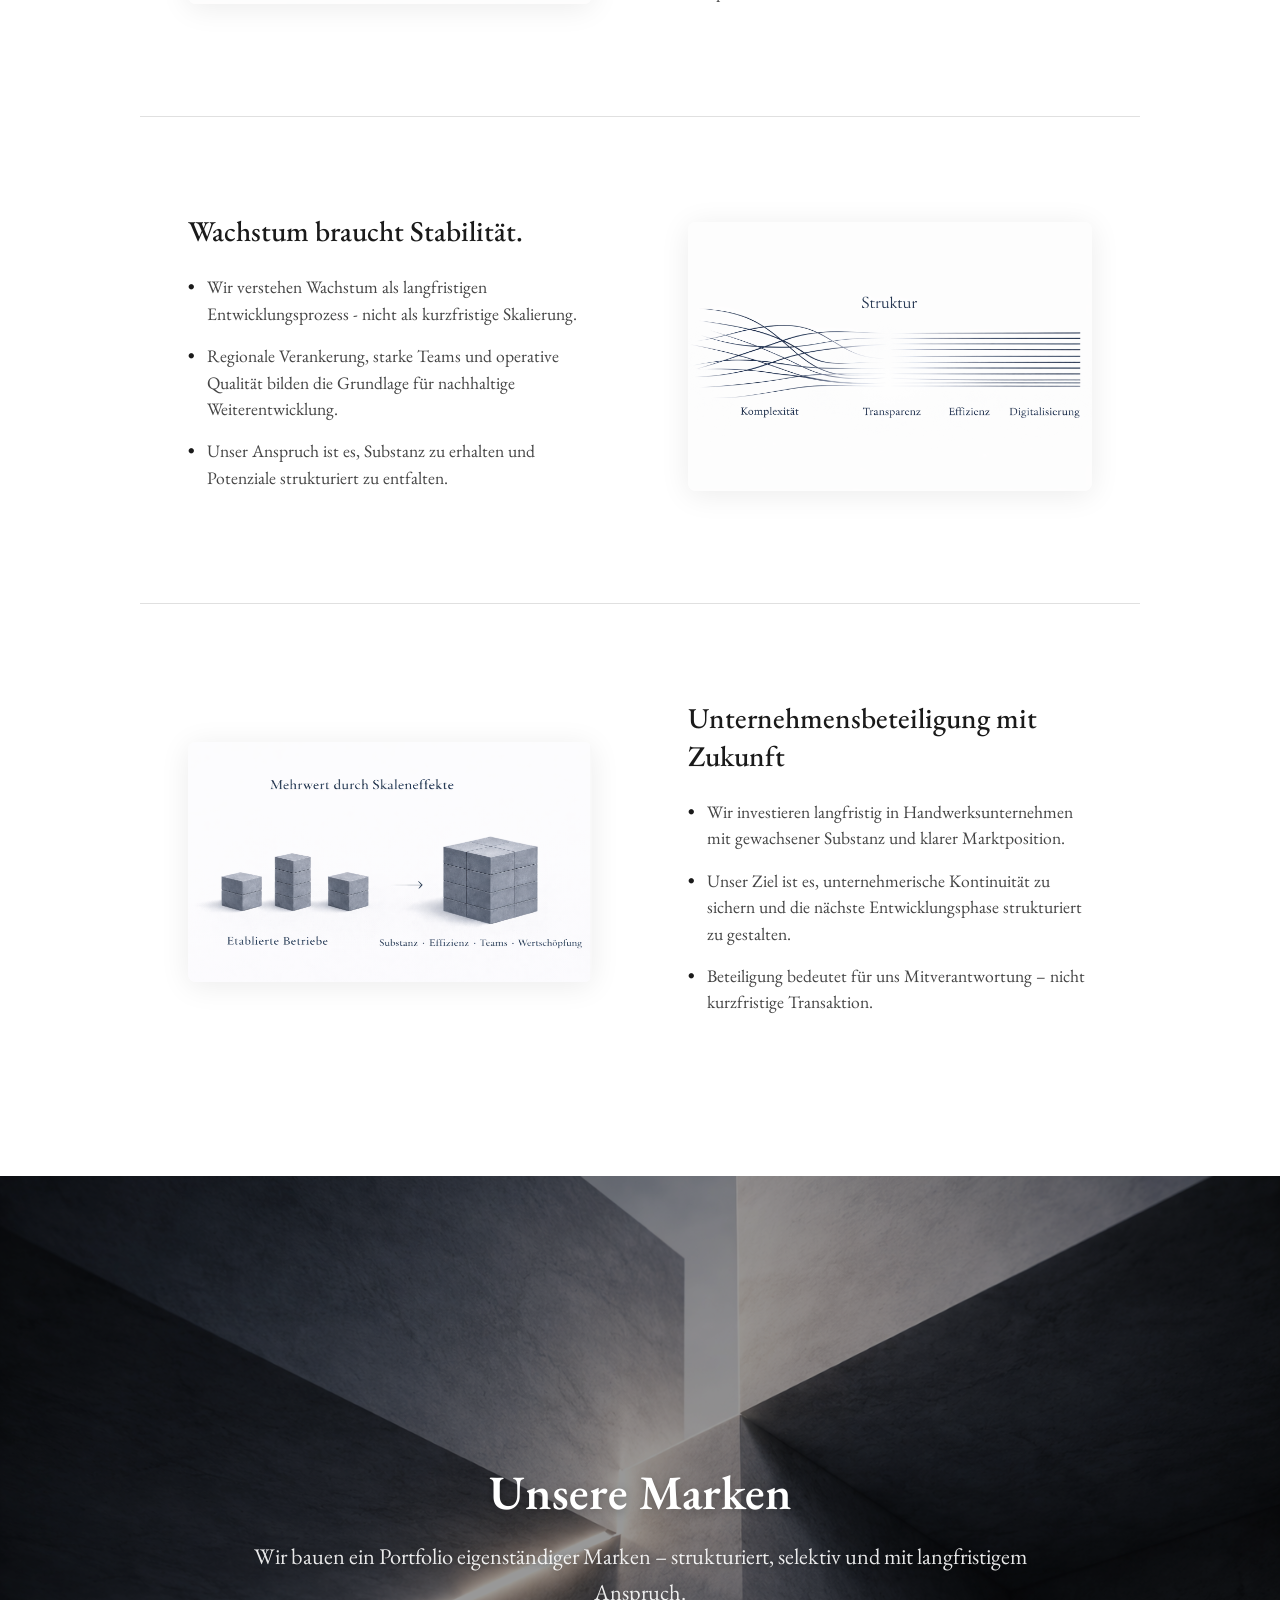
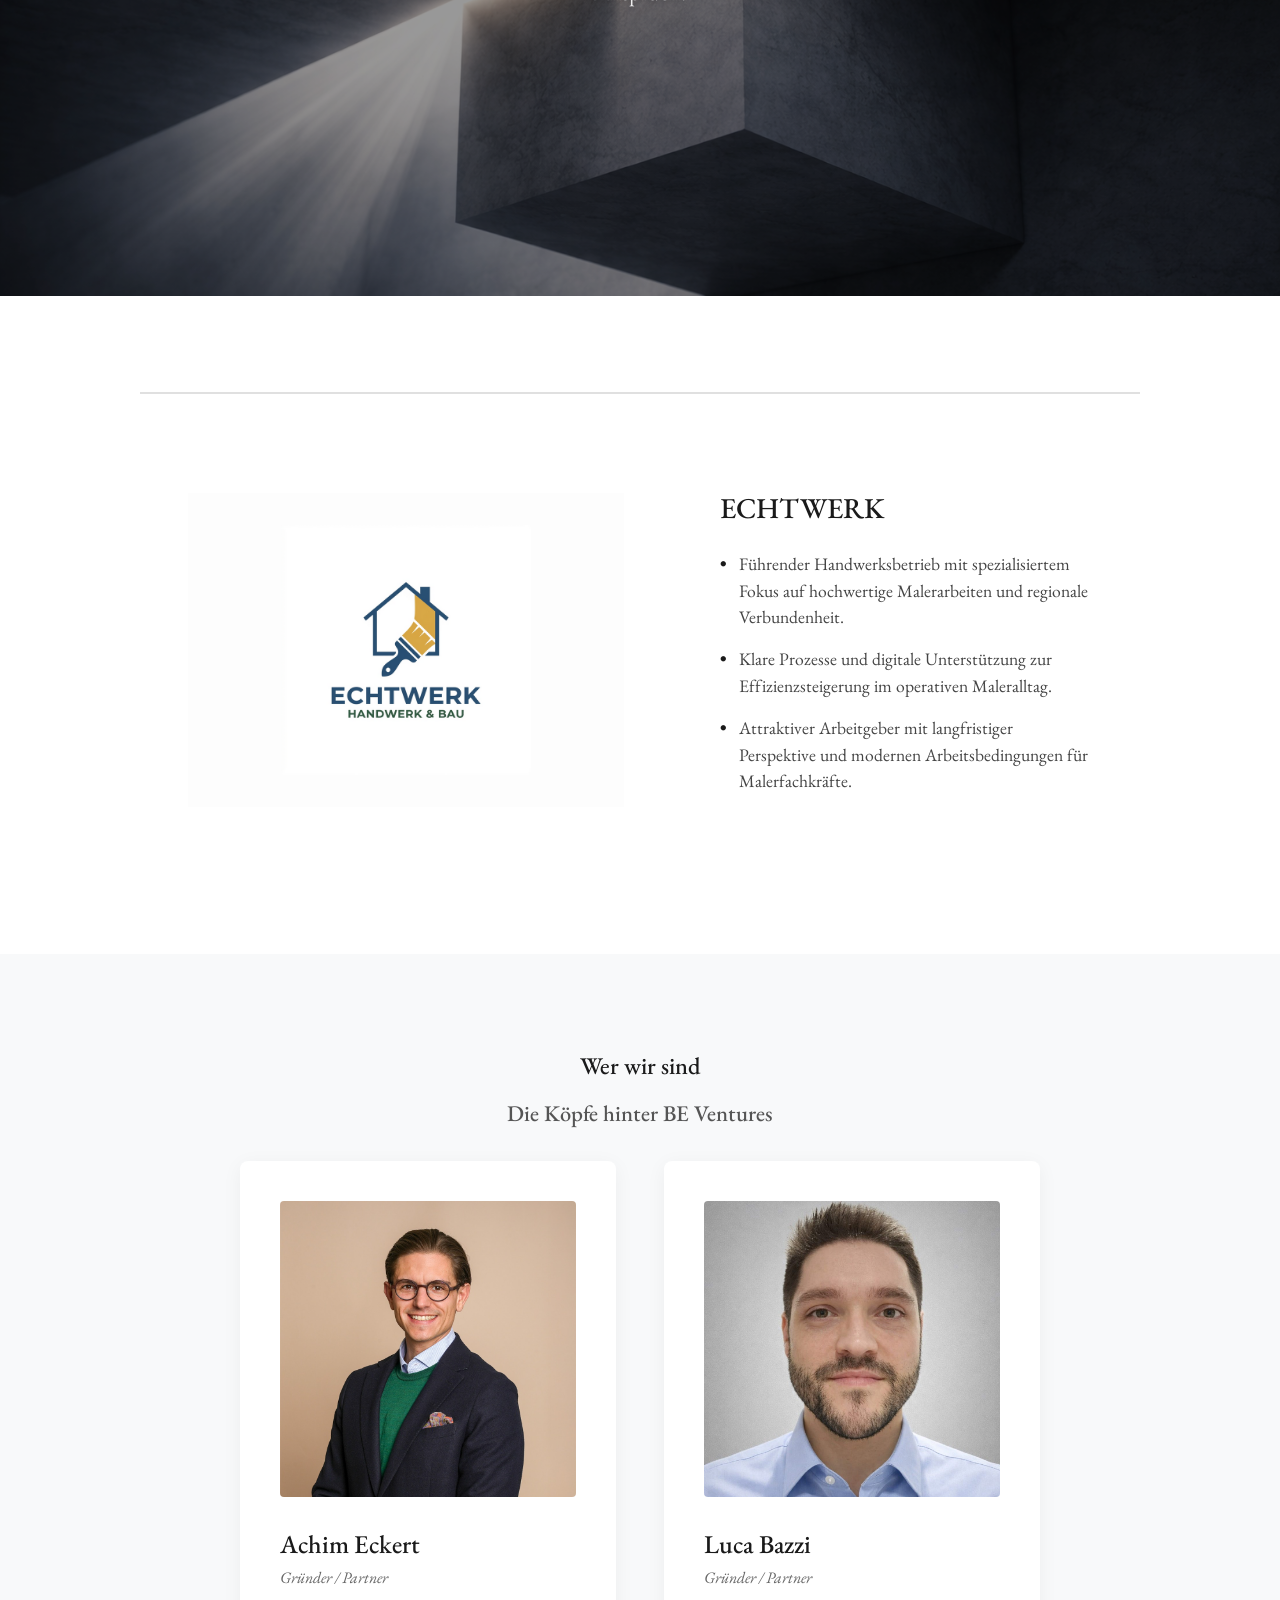
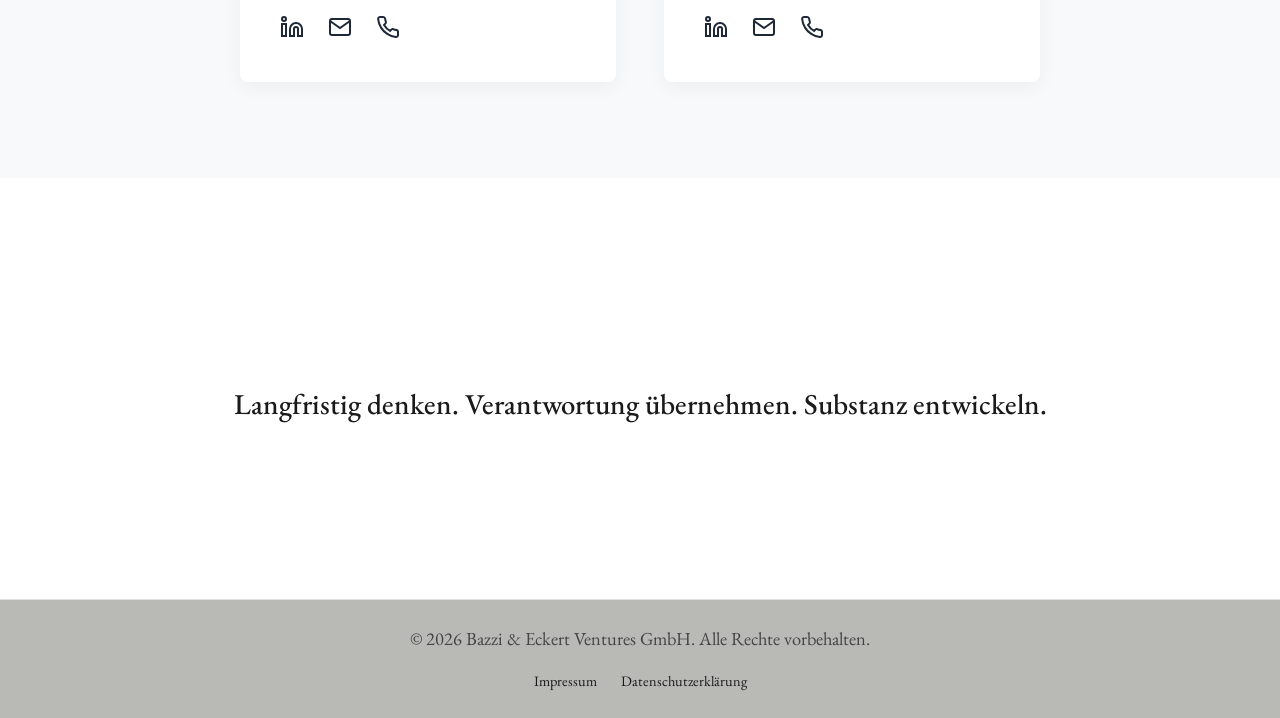
==== commit aa499495: "Add files via upload" ====
--- a/index.html
+++ b/index.html
@@ -65,7 +65,7 @@
             <div class="content-block padding-y-lg margin-top-lg">
                 <div class="vision-grid">
                     <div class="vision-card">
-                        <img src="assets/bild1.png" alt="Unternehmensbeteiligung mit Zukunft">
+                        <img src="assets/bild4.png" alt="Unternehmensbeteiligung mit Zukunft">
                         <h3>Unternehmensbeteiligung mit<br>Zukunft</h3>
                         <p>Unternehmensnachfolge und Wachstumsbeteiligung im<br>Handwerk</p>
                     </div>
@@ -195,7 +195,7 @@
                 <div class="team-grid">
                     <!-- Team Member 1: Achim Eckert -->
                     <div class="team-member">
-                        <img src="assets/achim.jpg" alt="Achim Eckert" class="team-photo">
+                        <img src="assets/achim_eckert.jpg" alt="Achim Eckert" class="team-photo">
                         <h3>Achim Eckert</h3>
                         <div class="team-role">Gründer / Partner</div>
                         <div class="team-social">
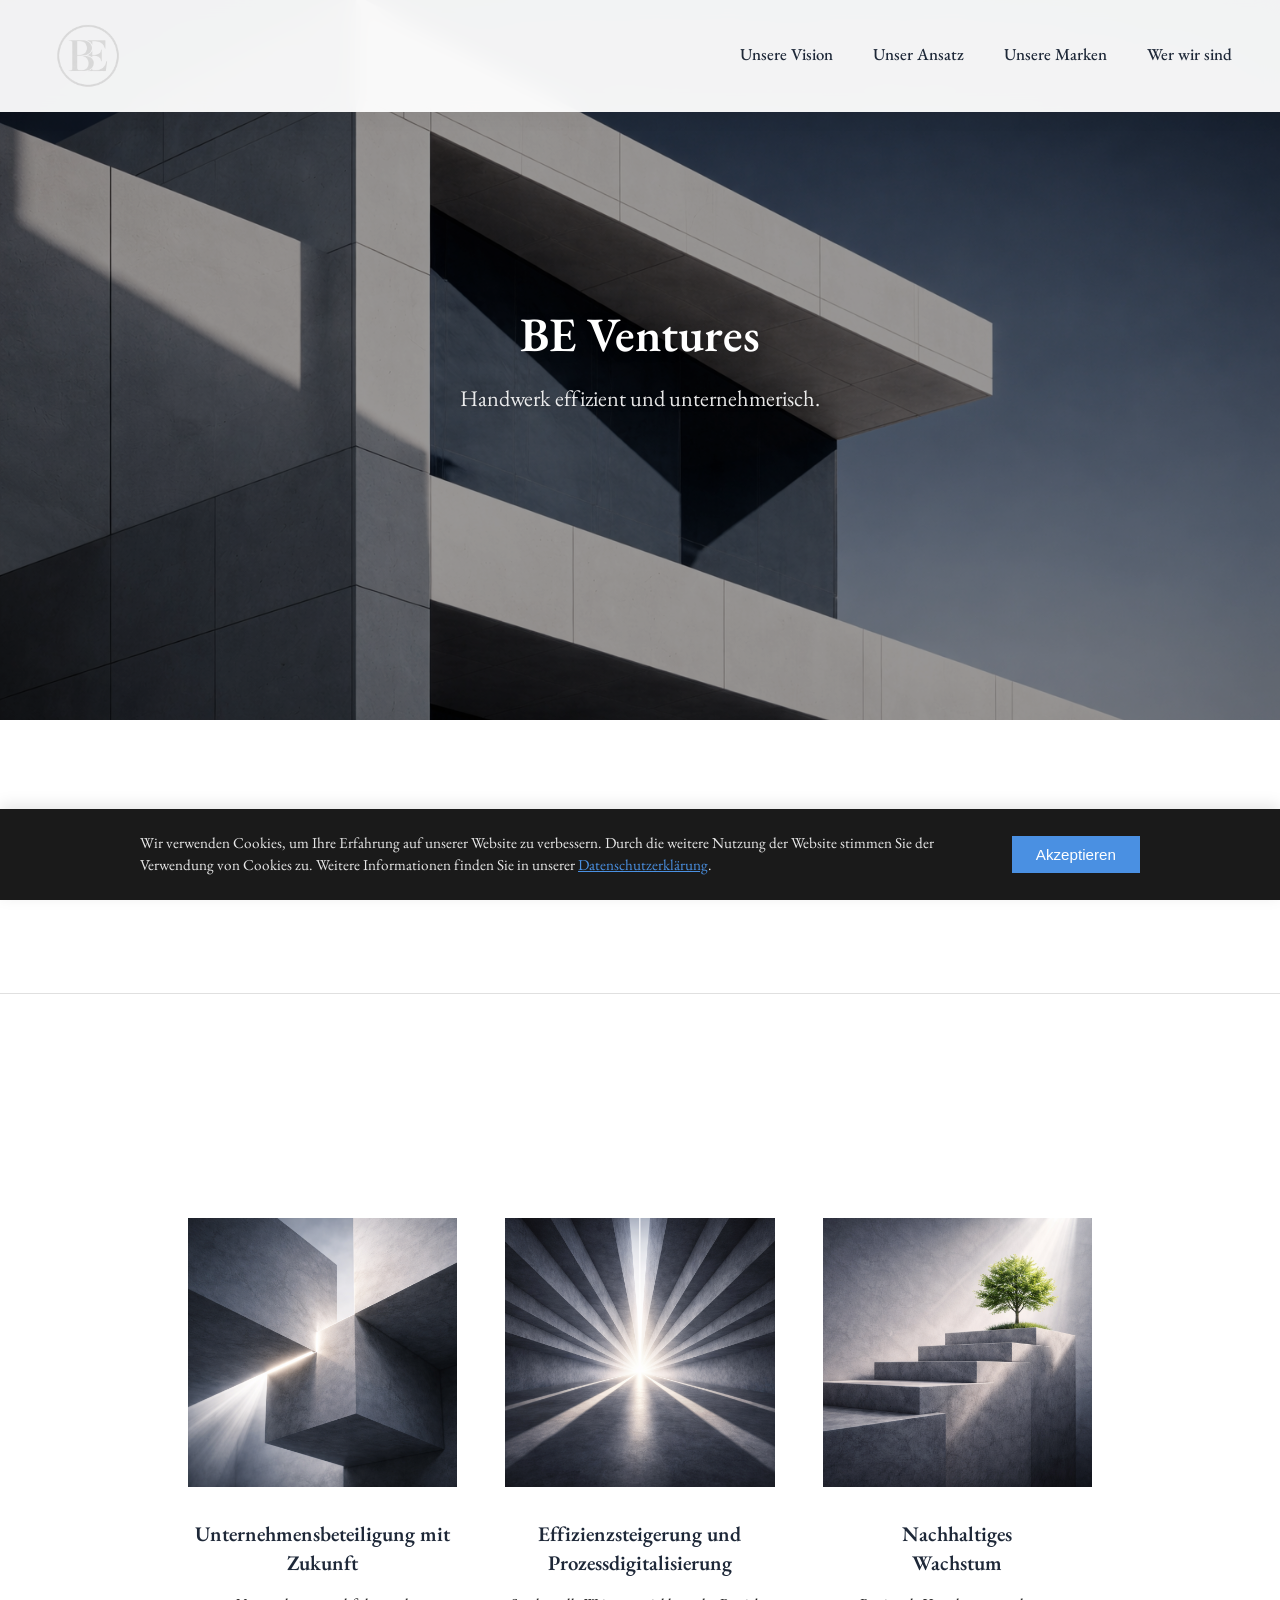
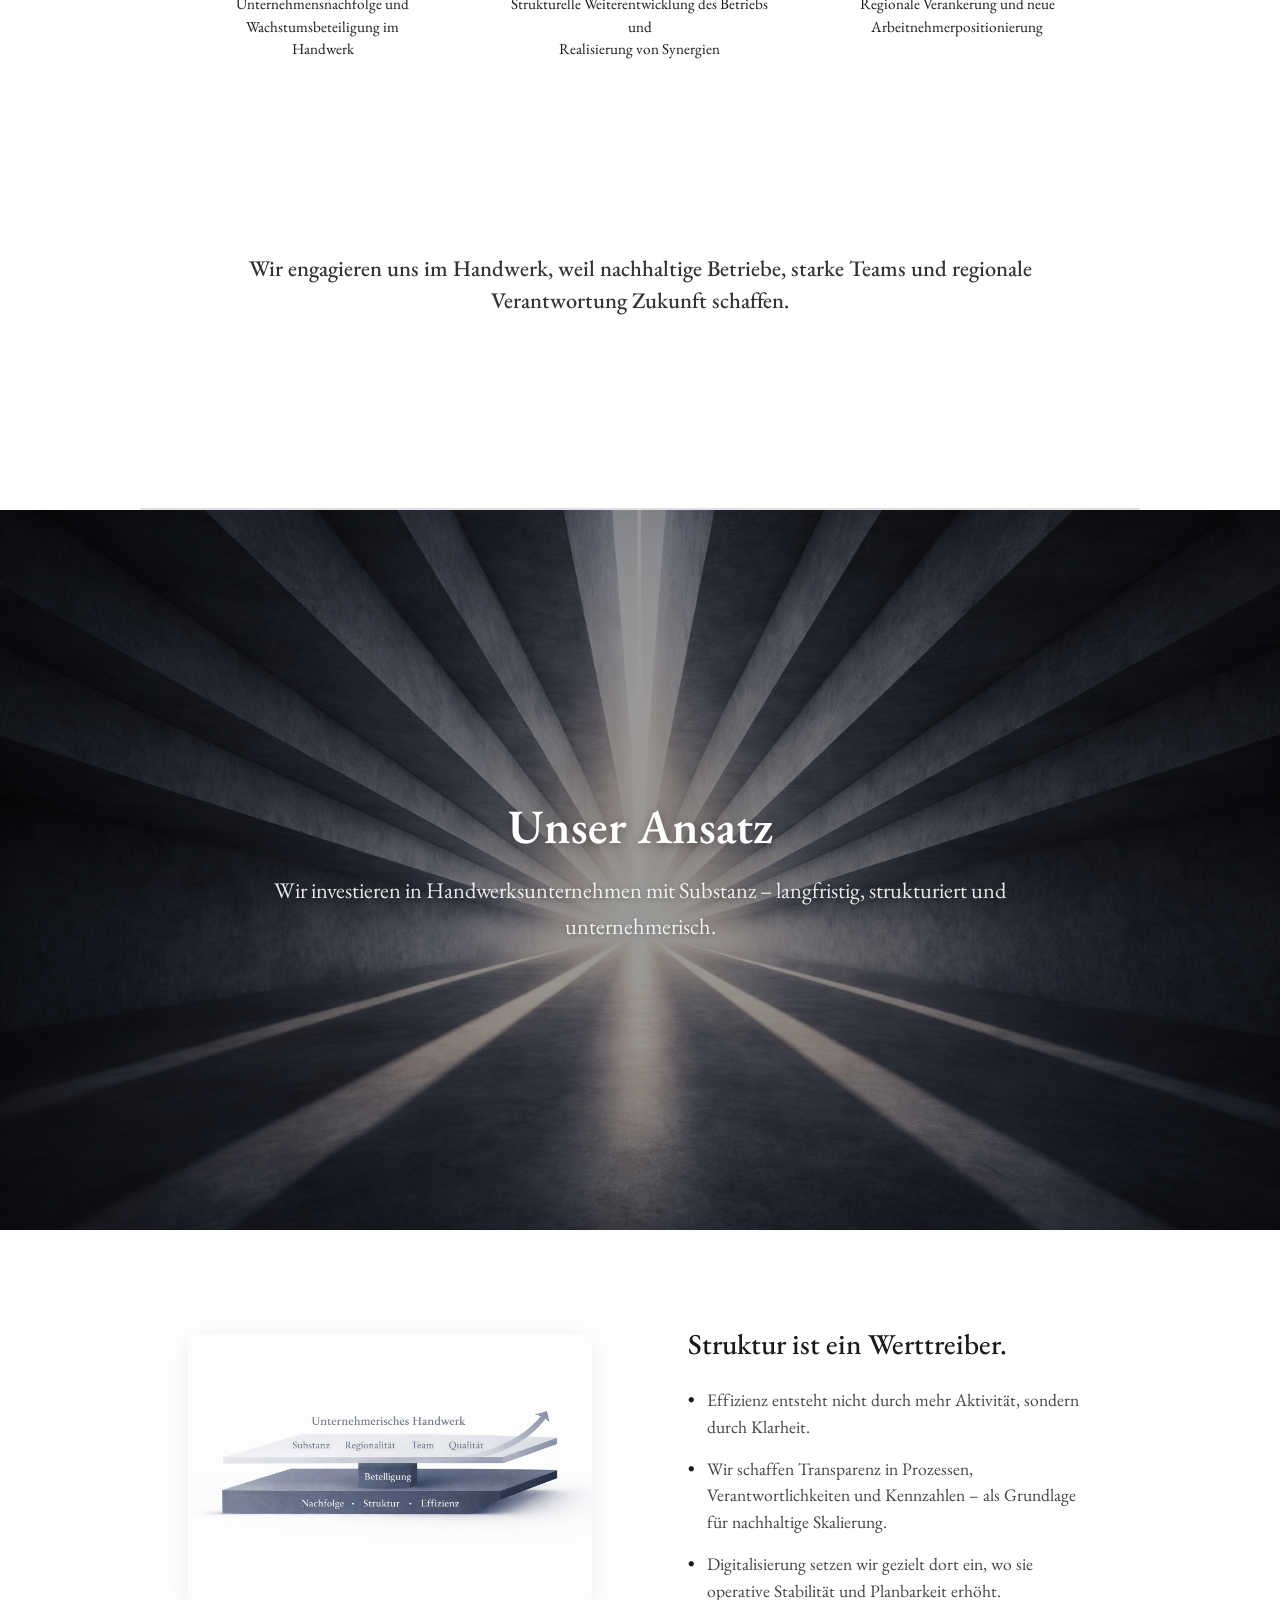
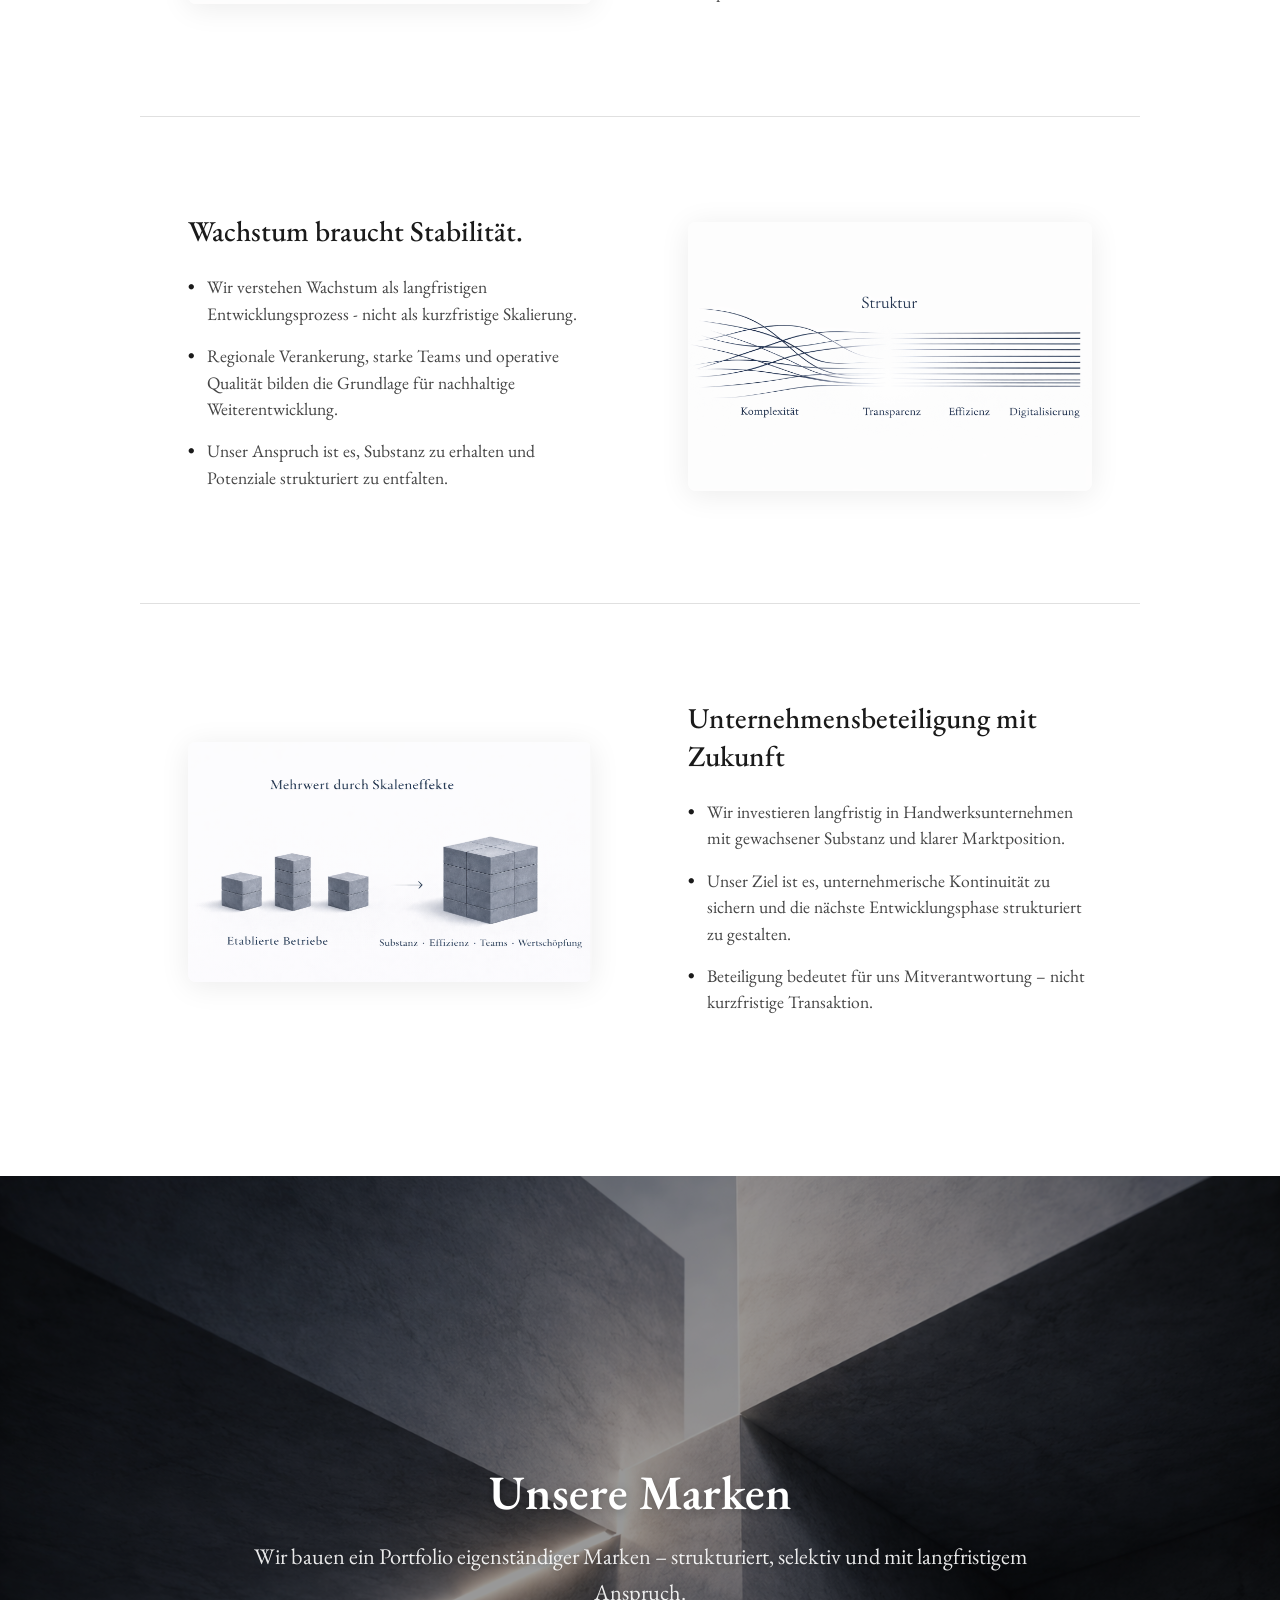
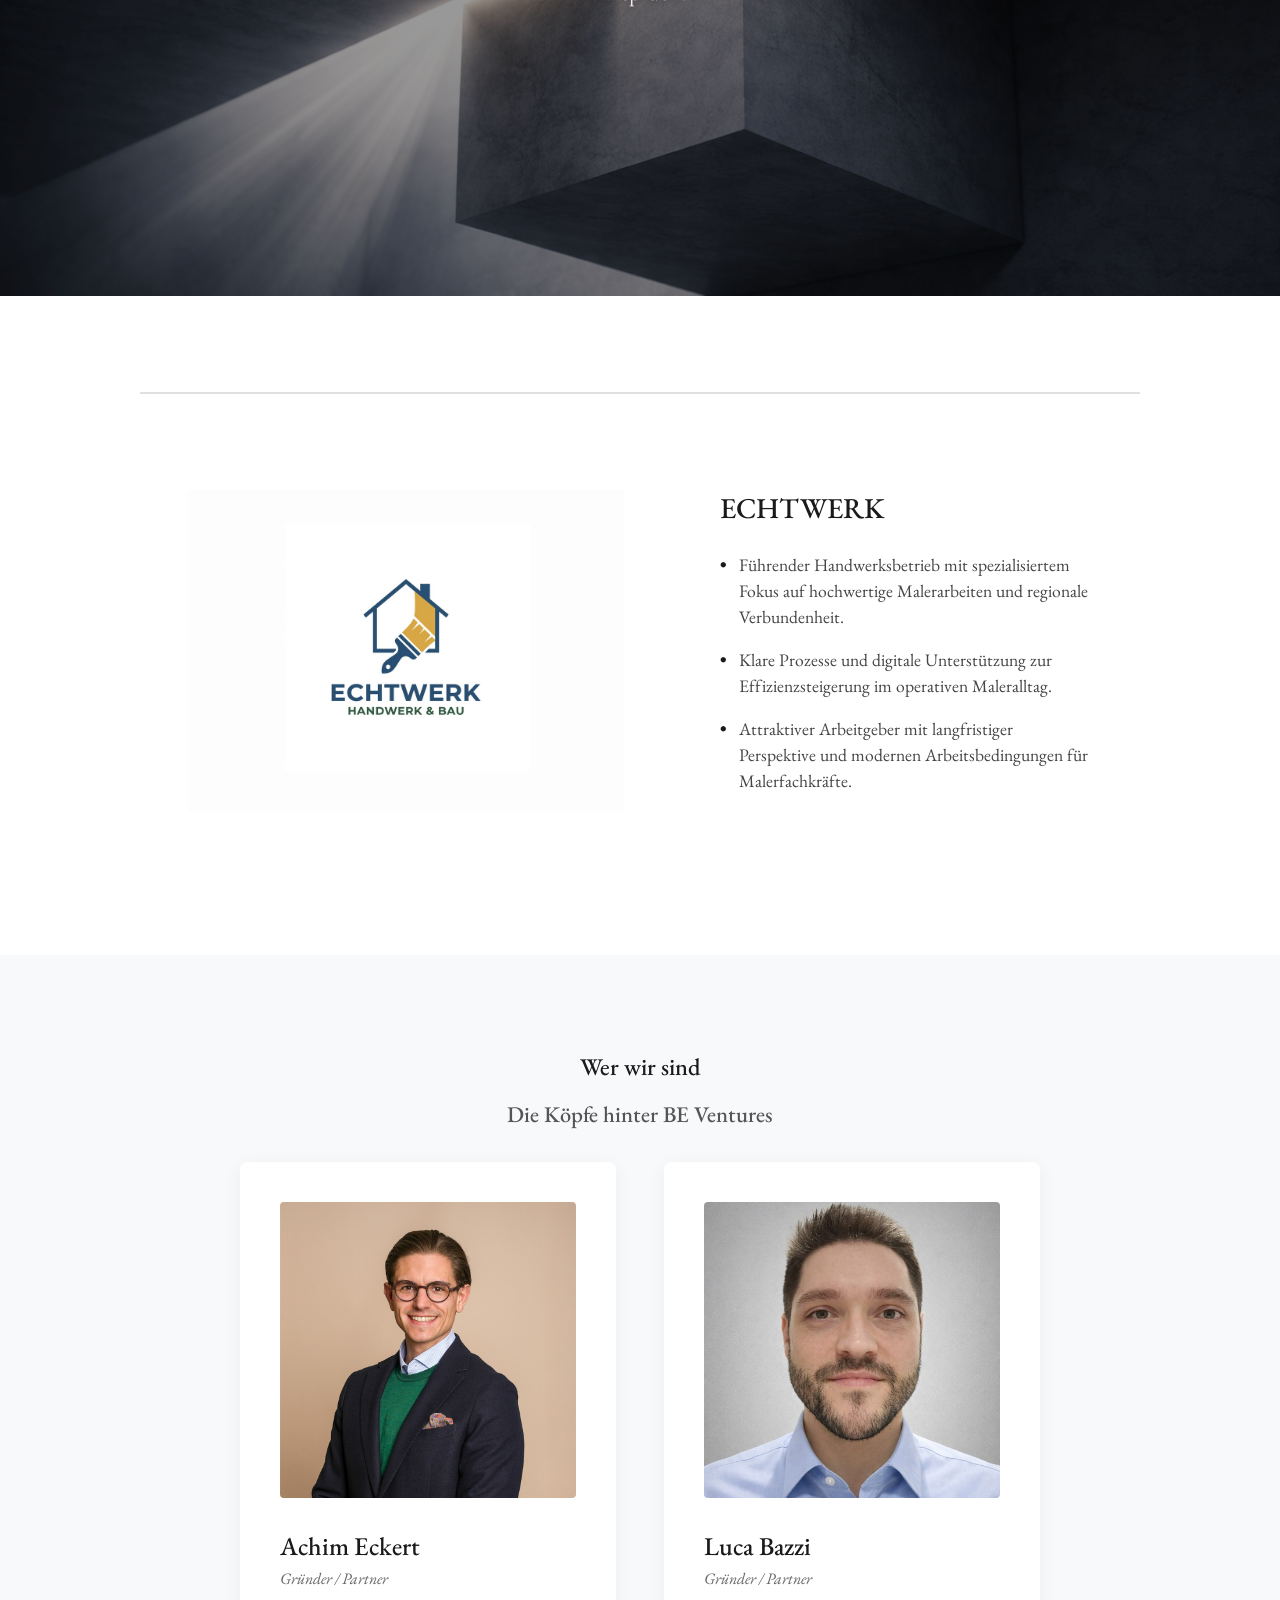
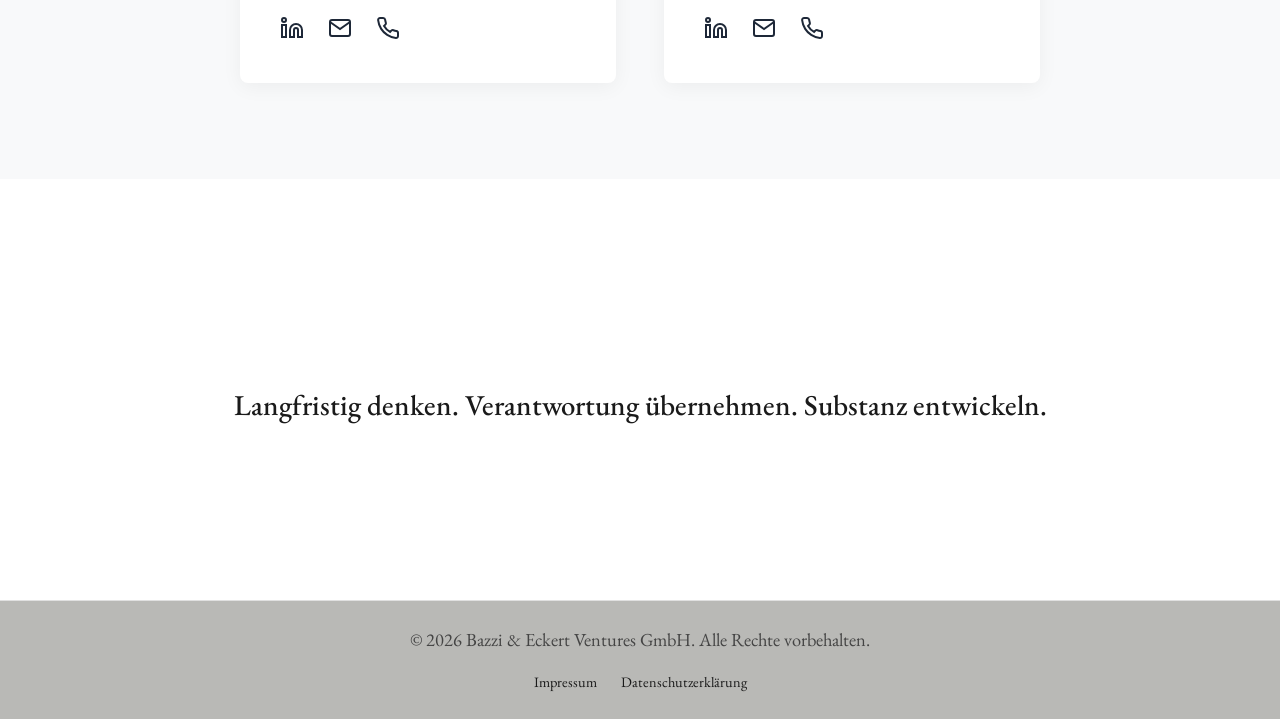
==== commit 203fdce3: "Add files via upload" ====
--- a/index.html
+++ b/index.html
@@ -169,7 +169,9 @@
 
             <div class="content-block split-row padding-y-lg">
                 <div class="split-image marken-logo-container">
-                    <img src="assets/logo.png" alt="ECHTWERK Logo" class="echtwerk-brand-logo">
+                    <a href="https://www.echtwerk.ch" target="_blank" class="echtwerk-brand-link">
+                        <img src="assets/logo.png" alt="ECHTWERK Logo" class="echtwerk-brand-logo">
+                    </a>
                 </div>
                 <div class="split-text">
                     <h3>ECHTWERK</h3>
--- a/css/style.css
+++ b/css/style.css
@@ -459,6 +459,15 @@
     padding: 2rem;
 }
 
+.echtwerk-brand-link {
+    display: inline-block;
+    transition: transform 0.3s ease;
+}
+
+.echtwerk-brand-link:hover {
+    transform: scale(1.05);
+}
+
 .echtwerk-brand-logo {
     max-width: 250px;
     width: 100%;
@@ -572,7 +581,7 @@
     bottom: 0;
     left: 0;
     width: 100%;
-    background-color: var(--bg-dark);
+    background-color: #1a1a1a;
     color: white;
     padding: 1.5rem;
     z-index: 1000;
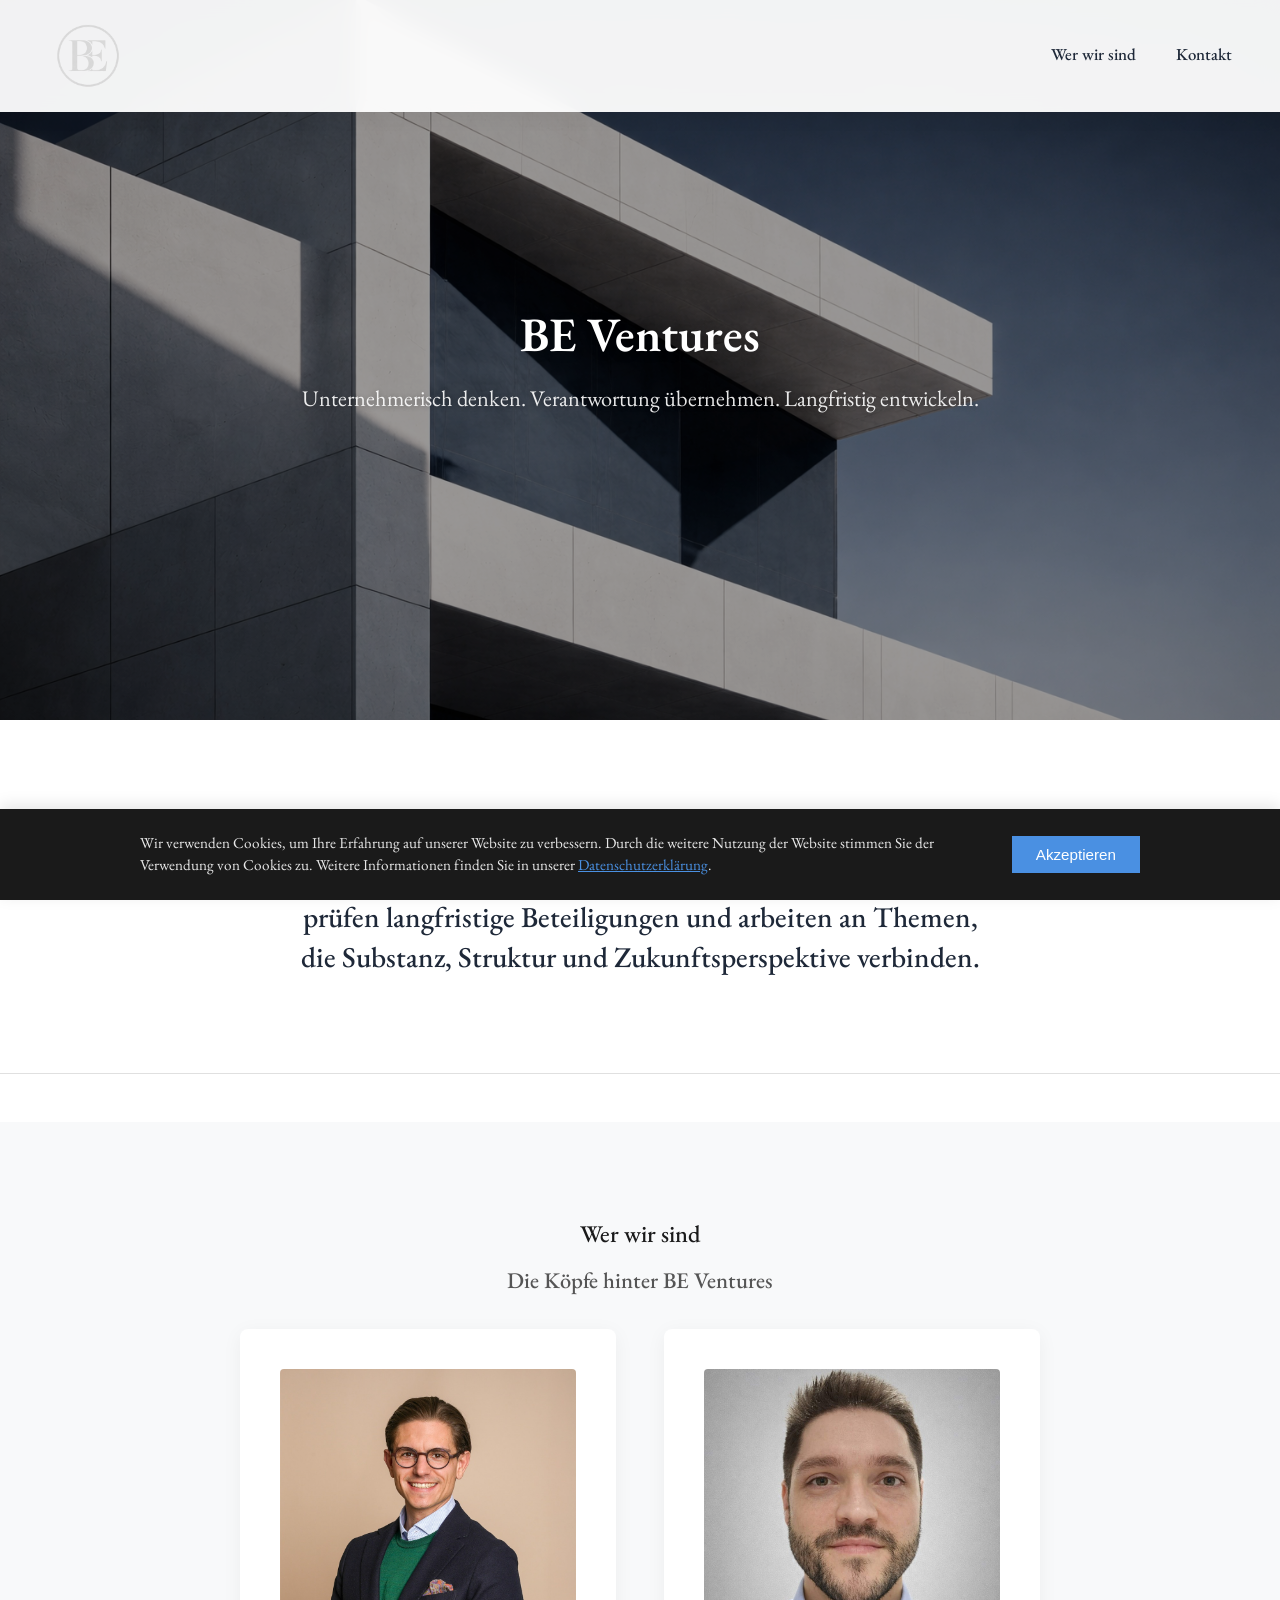
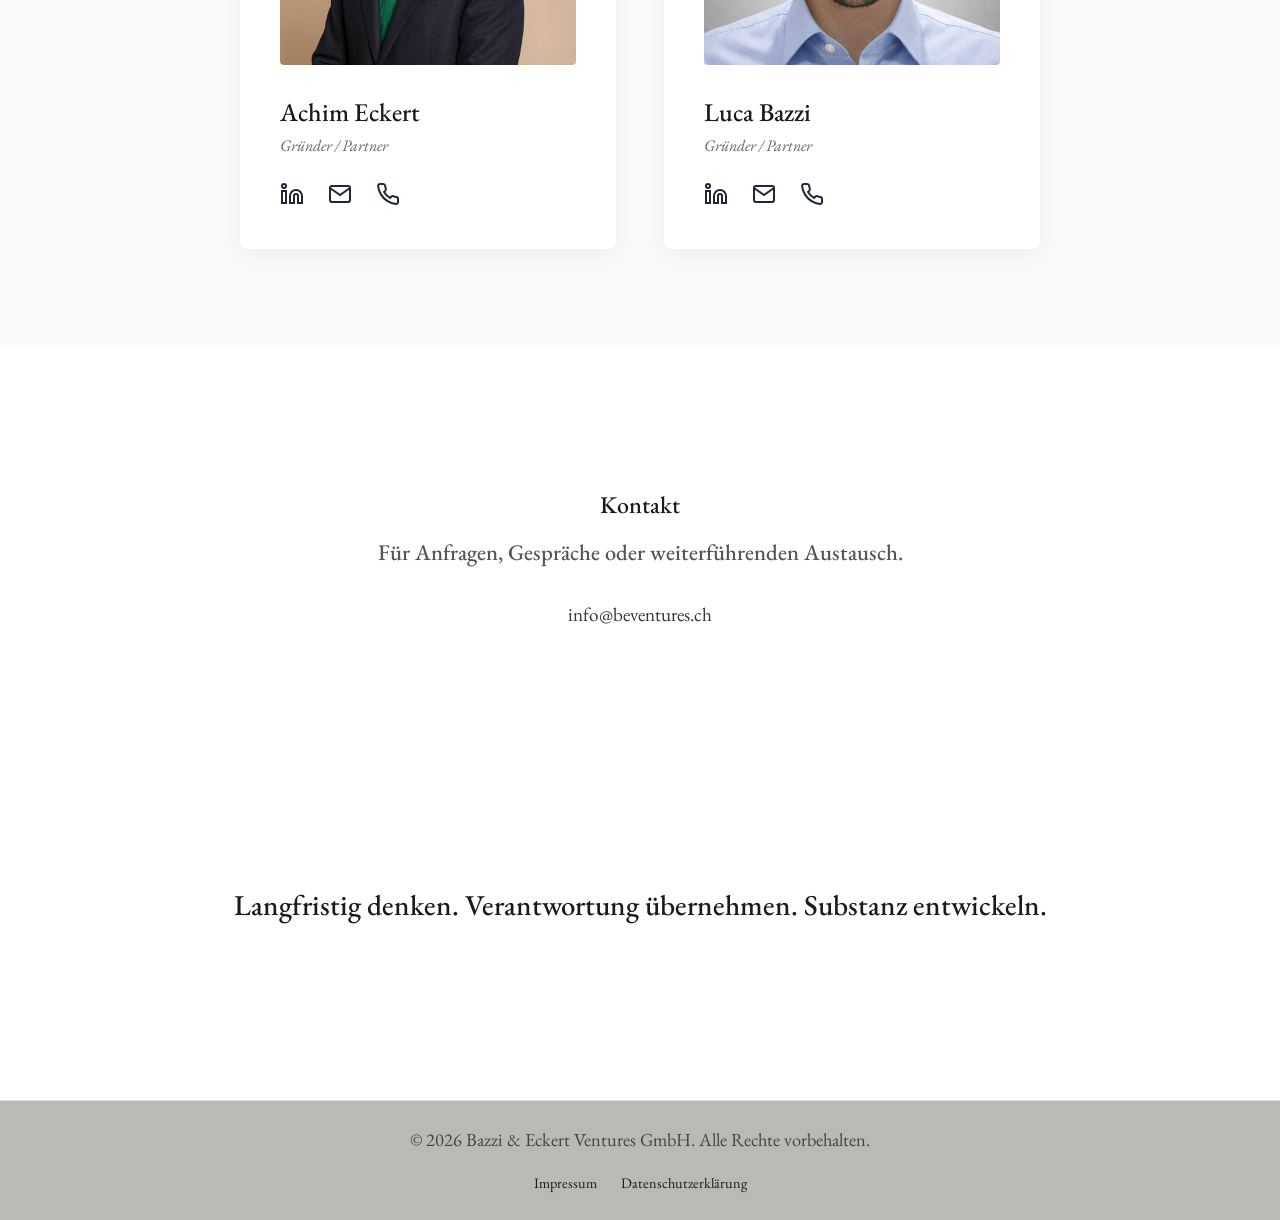
==== commit f9dc2f3e: "Update index.html" ====
--- a/index.html
+++ b/index.html
@@ -4,9 +4,9 @@
 <head>
     <meta charset="UTF-8">
     <meta name="viewport" content="width=device-width, initial-scale=1.0">
-    <title>BE Ventures - Handwerk effizient und unternehmerisch</title>
+    <title>BE Ventures</title>
     <meta name="description"
-        content="Wir investieren in Handwerksunternehmen mit Substanz – langfristig, strukturiert und unternehmerisch.">
+        content="BE Ventures ist eine unternehmerisch geführte Gesellschaft mit Fokus auf langfristige Entwicklung, Verantwortung und nachhaltige Wertschöpfung.">
 
     <!-- Fonts -->
     <link rel="preconnect" href="https://fonts.googleapis.com">
@@ -32,10 +32,8 @@
                 <img src="assets/logo_transparent.png" alt="BE Ventures Logo" class="nav-logo-img">
             </a>
             <div class="nav-links">
-                <a href="#vision" class="nav-link">Unsere Vision</a>
-                <a href="#ansatz" class="nav-link">Unser Ansatz</a>
-                <a href="#marken" class="nav-link">Unsere Marken</a>
                 <a href="#team" class="nav-link">Wer wir sind</a>
+                <a href="#kontakt" class="nav-link">Kontakt</a>
             </div>
         </div>
     </nav>
@@ -46,153 +44,31 @@
         <!-- Section: Home -->
         <section id="home" class="section-home block-image-hero">
             <div class="hero-image-container">
-                <img src="assets/bild1.png" alt="BE Ventures Background" class="hero-img overlay-darker">
+                <img src="assets/bild1.png" alt="BE Ventures Hintergrund" class="hero-img overlay-darker">
                 <div class="hero-overlay-text">
                     <h2>BE Ventures</h2>
-                    <p>Handwerk effizient und unternehmerisch.</p>
+                    <p>Unternehmerisch denken. Verantwortung übernehmen. Langfristig entwickeln.</p>
                 </div>
             </div>
 
             <div class="content-block center-text padding-y-lg">
-                <h3 class="subtitle-text">Zukunftsorientiert. Mitarbeiterfokussiert. Unser Ansatz für moderne
-                    Beteiligung.</h3>
-            </div>
-            <div class="divider-line"></div>
-        </section>
-
-        <!-- Section: Unsere Vision -->
-        <section id="vision" class="section-vision">
-            <div class="content-block padding-y-lg margin-top-lg">
-                <div class="vision-grid">
-                    <div class="vision-card">
-                        <img src="assets/bild4.png" alt="Unternehmensbeteiligung mit Zukunft">
-                        <h3>Unternehmensbeteiligung mit<br>Zukunft</h3>
-                        <p>Unternehmensnachfolge und Wachstumsbeteiligung im<br>Handwerk</p>
-                    </div>
-                    <div class="vision-card">
-                        <img src="assets/bild5.png" alt="Effizienzsteigerung und Prozessdigitalisierung">
-                        <h3>Effizienzsteigerung und<br>Prozessdigitalisierung</h3>
-                        <p>Strukturelle Weiterentwicklung des Betriebs und<br>Realisierung von Synergien</p>
-                    </div>
-                    <div class="vision-card">
-                        <img src="assets/bild6.png" alt="Nachhaltiges Wachstum">
-                        <h3>Nachhaltiges<br>Wachstum</h3>
-                        <p>Regionale Verankerung und neue<br>Arbeitnehmerpositionierung</p>
-                    </div>
-                </div>
-
-                <div class="center-text margin-top-lg padding-y-lg">
-                    <h3 class="subtitle-text" style="font-size: 1.4rem; color: #333; max-width: 900px;">Wir engagieren
-                        uns im Handwerk, weil nachhaltige Betriebe, starke Teams und regionale Verantwortung Zukunft
-                        schaffen.</h3>
-                </div>
-            </div>
-        </section>
-
-        <!-- Section: Unser Ansatz -->
-        <section id="ansatz" class="section-ansatz block-image-hero">
-            <div class="divider-line mx-auto thick"></div>
-            <div class="hero-image-container">
-                <img src="assets/bild5.png" alt="Unser Ansatz Tunnel" class="hero-img overlay-darker">
-                <div class="hero-overlay-text">
-                    <h2>Unser Ansatz</h2>
-                    <p>Wir investieren in Handwerksunternehmen mit Substanz – langfristig, strukturiert und
-                        unternehmerisch.</p>
-                </div>
+                <h3 class="subtitle-text">
+                    BE Ventures ist eine unternehmerisch geführte Gesellschaft mit Sitz in der Schweiz.
+                    Wir entwickeln eigene Projekte, prüfen langfristige Beteiligungen und arbeiten an Themen,
+                    die Substanz, Struktur und Zukunftsperspektive verbinden.
+                </h3>
             </div>
 
-            <div class="content-block split-row padding-y-lg">
-                <div class="split-image">
-                    <img src="assets/unnamed (3).png" alt="Struktur Graphik" class="diagram-img">
-                </div>
-                <div class="split-text">
-                    <h3>Struktur ist ein Werttreiber.</h3>
-                    <ul class="clean-list">
-                        <li>Effizienz entsteht nicht durch mehr Aktivität, sondern durch Klarheit.</li>
-                        <li>Wir schaffen Transparenz in Prozessen, Verantwortlichkeiten und Kennzahlen – als Grundlage
-                            für nachhaltige Skalierung.</li>
-                        <li>Digitalisierung setzen wir gezielt dort ein, wo sie operative Stabilität und Planbarkeit
-                            erhöht.</li>
-                    </ul>
-                </div>
-            </div>
-
-            <div class="divider-line mx-auto"></div>
-
-            <div class="content-block split-row padding-y-lg">
-                <div class="split-text">
-                    <h3>Wachstum braucht Stabilität.</h3>
-                    <ul class="clean-list">
-                        <li>Wir verstehen Wachstum als langfristigen Entwicklungsprozess - nicht als kurzfristige
-                            Skalierung.</li>
-                        <li>Regionale Verankerung, starke Teams und operative Qualität bilden die Grundlage für
-                            nachhaltige Weiterentwicklung.</li>
-                        <li>Unser Anspruch ist es, Substanz zu erhalten und Potenziale strukturiert zu entfalten.</li>
-                    </ul>
-                </div>
-                <div class="split-image">
-                    <img src="assets/unnamed (4).png" alt="Wachstum Graphik" class="diagram-img">
-                </div>
-            </div>
-            <div class="divider-line mx-auto"></div>
-
-            <div class="content-block split-row padding-y-lg">
-                <div class="split-image">
-                    <img src="assets/unnamed (5).png" alt="Beteiligung Graphik" class="diagram-img">
-                </div>
-                <div class="split-text">
-                    <h3>Unternehmensbeteiligung mit Zukunft</h3>
-                    <ul class="clean-list">
-                        <li>Wir investieren langfristig in Handwerksunternehmen mit gewachsener Substanz und klarer
-                            Marktposition.</li>
-                        <li>Unser Ziel ist es, unternehmerische Kontinuität zu sichern und die nächste Entwicklungsphase
-                            strukturiert zu gestalten.</li>
-                        <li>Beteiligung bedeutet für uns Mitverantwortung – nicht kurzfristige Transaktion.</li>
-                    </ul>
-                </div>
-            </div>
-
-        </section>
-
-        <!-- Section: Unsere Marken -->
-        <section id="marken" class="section-marken block-image-hero">
-            <div class="hero-image-container">
-                <img src="assets/bild4.png" alt="Unsere Marken Blocks" class="hero-img overlay-darker">
-                <div class="hero-overlay-text">
-                    <h2>Unsere Marken</h2>
-                    <p>Wir bauen ein Portfolio eigenständiger Marken – strukturiert, selektiv und mit langfristigem
-                        Anspruch.</p>
-                </div>
-            </div>
-
-            <div class="divider-line mx-auto thick margin-top-lg"></div>
-
-            <div class="content-block split-row padding-y-lg">
-                <div class="split-image marken-logo-container">
-                    <a href="https://www.echtwerk.ch" target="_blank" class="echtwerk-brand-link">
-                        <img src="assets/logo.png" alt="ECHTWERK Logo" class="echtwerk-brand-logo">
-                    </a>
-                </div>
-                <div class="split-text">
-                    <h3>ECHTWERK</h3>
-                    <ul class="clean-list">
-                        <li>Führender Handwerksbetrieb mit spezialisiertem Fokus auf hochwertige Malerarbeiten und
-                            regionale Verbundenheit.</li>
-                        <li>Klare Prozesse und digitale Unterstützung zur Effizienzsteigerung im operativen Maleralltag.
-                        </li>
-                        <li>Attraktiver Arbeitgeber mit langfristiger Perspektive und modernen Arbeitsbedingungen für
-                            Malerfachkräfte.</li>
-                    </ul>
-                </div>
-            </div>
+            <div class="divider-line"></div>
         </section>
 
         <!-- Section: Wer wir sind -->
         <section id="team" class="section-team block-image-hero">
             <div class="content-block center-text padding-y-lg">
                 <h2 class="section-title">Wer wir sind</h2>
-                <h3 class="subtitle-text" style="font-size: 1.4rem; color: #555; margin-bottom: 2rem;">Die Köpfe hinter
-                    BE Ventures</h3>
+                <h3 class="subtitle-text" style="font-size: 1.4rem; color: #555; margin-bottom: 2rem;">
+                    Die Köpfe hinter BE Ventures
+                </h3>
 
                 <div class="team-grid">
                     <!-- Team Member 1: Achim Eckert -->
@@ -245,7 +121,7 @@
                                     <circle cx="4" cy="4" r="2"></circle>
                                 </svg>
                             </a>
-                            <a href="mailto:Luca.bazzi@beventures.ch" class="social-link" title="Email">
+                            <a href="mailto:luca.bazzi@beventures.ch" class="social-link" title="Email">
                                 <svg viewBox="0 0 24 24" stroke="currentColor" stroke-width="2" fill="none">
                                     <path
                                         d="M4 4h16c1.1 0 2 .9 2 2v12c0 1.1-.9 2-2 2H4c-1.1 0-2-.9-2-2V6c0-1.1.9-2 2-2z">
@@ -263,6 +139,20 @@
                         </div>
                     </div>
                 </div>
+            </div>
+        </section>
+
+        <!-- Section: Kontakt -->
+        <section id="kontakt" class="section-contact">
+            <div class="content-block center-text padding-y-lg">
+                <h2 class="section-title">Kontakt</h2>
+                <h3 class="subtitle-text" style="font-size: 1.4rem; color: #555; margin-bottom: 2rem;">
+                    Für Anfragen, Gespräche oder weiterführenden Austausch.
+                </h3>
+
+                <p style="font-size: 1.2rem; color: #333;">
+                    <a href="mailto:info@beventures.ch">info@beventures.ch</a>
+                </p>
             </div>
         </section>
 
@@ -285,9 +175,12 @@
     <!-- Cookie Banner -->
     <div id="cookie-banner" class="cookie-banner">
         <div class="cookie-content">
-            <p>Wir verwenden Cookies, um Ihre Erfahrung auf unserer Website zu verbessern. Durch die weitere Nutzung der
-                Website stimmen Sie der Verwendung von Cookies zu. Weitere Informationen finden Sie in unserer <a
-                    href="datenschutz.html">Datenschutzerklärung</a>.</p>
+            <p>
+                Wir verwenden Cookies, um Ihre Erfahrung auf unserer Website zu verbessern.
+                Durch die weitere Nutzung der Website stimmen Sie der Verwendung von Cookies zu.
+                Weitere Informationen finden Sie in unserer
+                <a href="datenschutz.html">Datenschutzerklärung</a>.
+            </p>
             <button id="accept-cookies" class="btn-primary">Akzeptieren</button>
         </div>
     </div>
@@ -296,4 +189,4 @@
     <script src="js/main.js"></script>
 </body>
 
-</html>+</html>
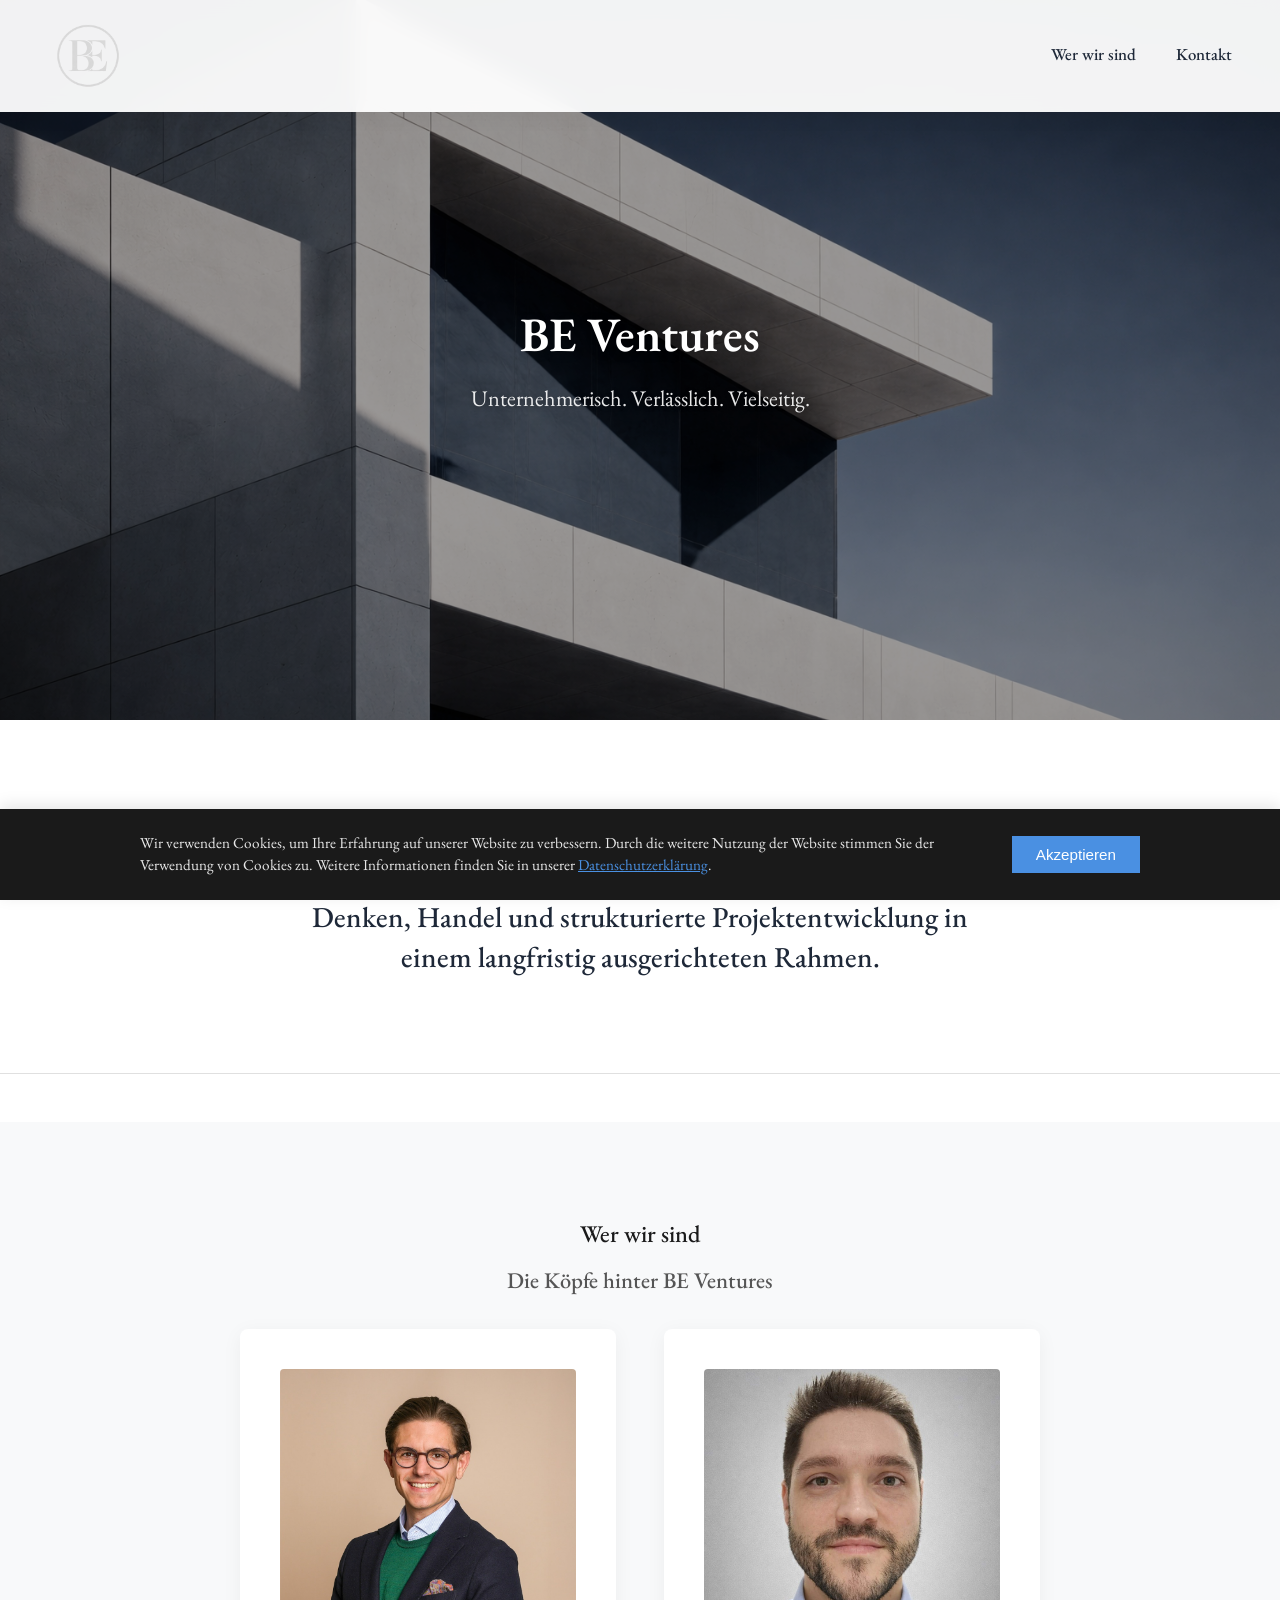
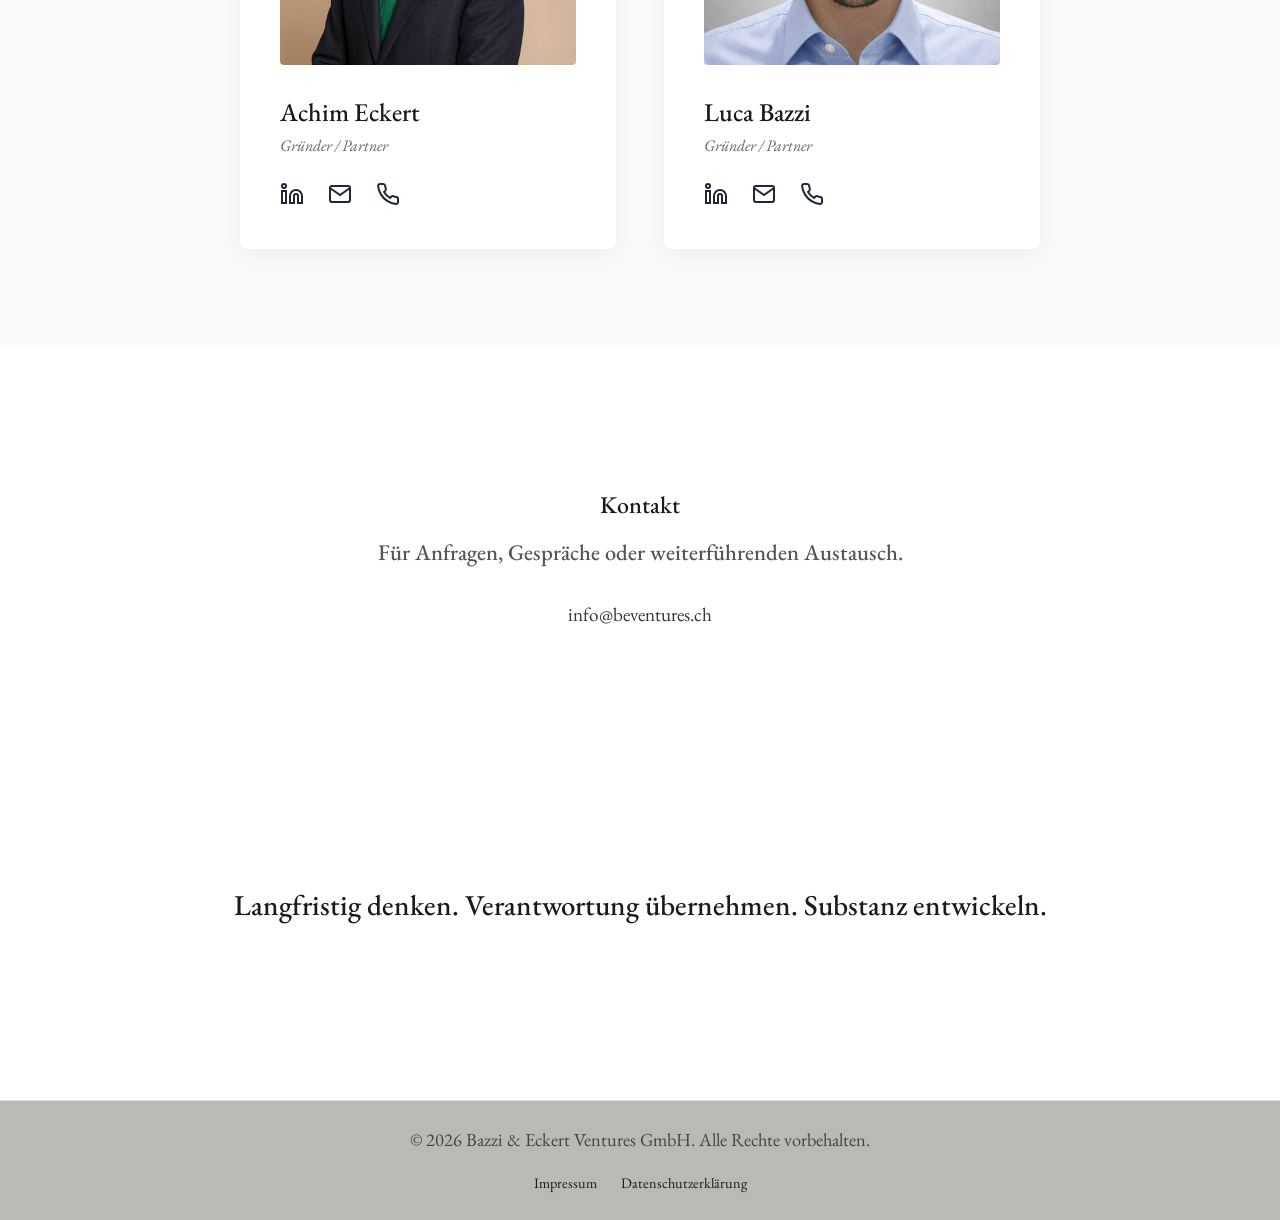
==== commit a0f2fbf8: "Update index.html" ====
--- a/index.html
+++ b/index.html
@@ -6,7 +6,7 @@
     <meta name="viewport" content="width=device-width, initial-scale=1.0">
     <title>BE Ventures</title>
     <meta name="description"
-        content="BE Ventures ist eine unternehmerisch geführte Gesellschaft mit Fokus auf langfristige Entwicklung, Verantwortung und nachhaltige Wertschöpfung.">
+        content="BE Ventures ist eine unternehmerisch geführte Gesellschaft mit Sitz in der Schweiz.">
 
     <!-- Fonts -->
     <link rel="preconnect" href="https://fonts.googleapis.com">
@@ -47,15 +47,15 @@
                 <img src="assets/bild1.png" alt="BE Ventures Hintergrund" class="hero-img overlay-darker">
                 <div class="hero-overlay-text">
                     <h2>BE Ventures</h2>
-                    <p>Unternehmerisch denken. Verantwortung übernehmen. Langfristig entwickeln.</p>
+                    <p>Unternehmerisch. Verlässlich. Vielseitig.</p>
                 </div>
             </div>
 
             <div class="content-block center-text padding-y-lg">
                 <h3 class="subtitle-text">
                     BE Ventures ist eine unternehmerisch geführte Gesellschaft mit Sitz in der Schweiz.
-                    Wir entwickeln eigene Projekte, prüfen langfristige Beteiligungen und arbeiten an Themen,
-                    die Substanz, Struktur und Zukunftsperspektive verbinden.
+                    Wir verbinden unternehmerisches Denken, Handel und strukturierte Projektentwicklung
+                    in einem langfristig ausgerichteten Rahmen.
                 </h3>
             </div>
 
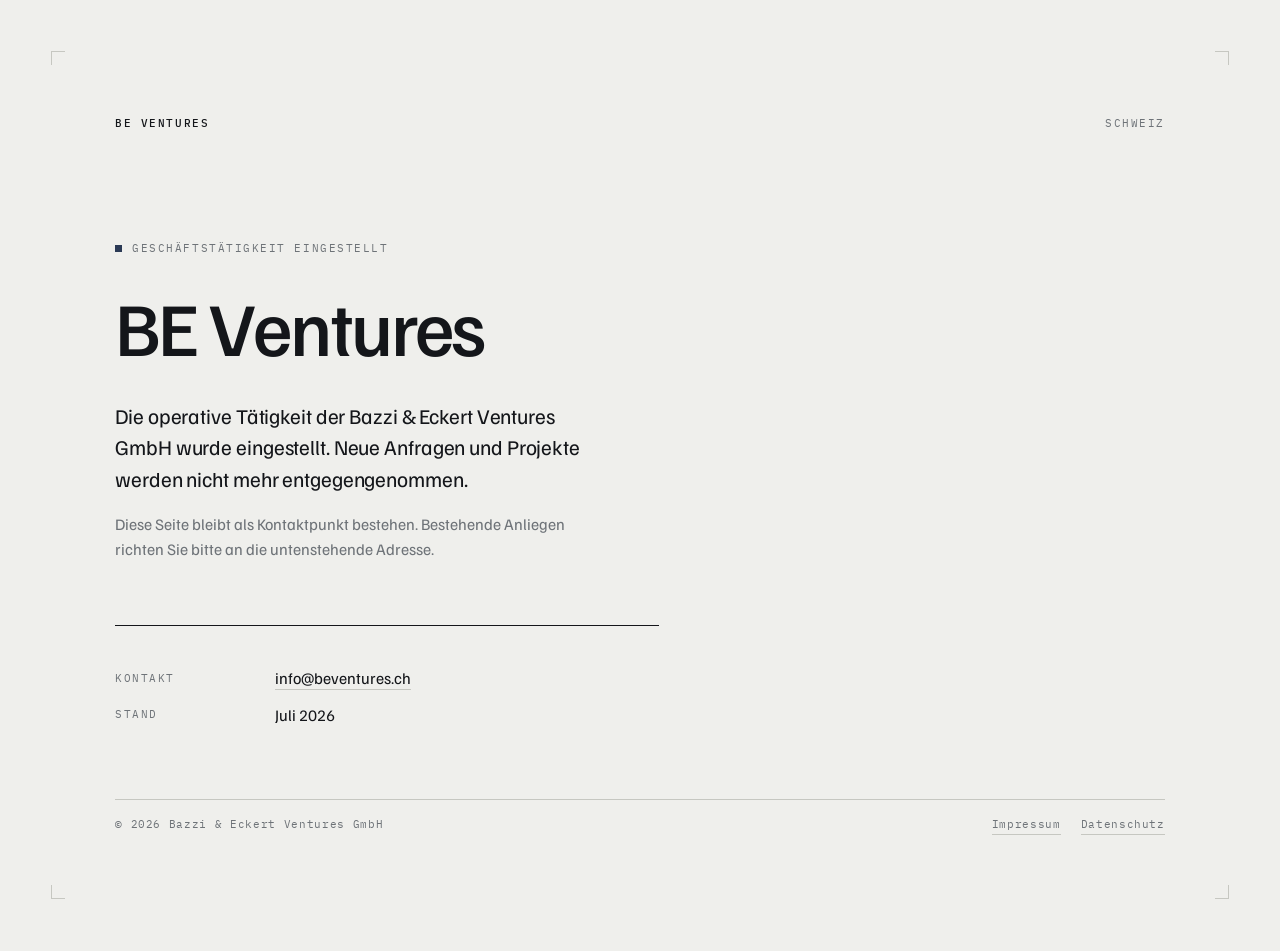
==== commit c510e91e: "Update index.html Neue Startseite: Hinweis auf eingestellte Geschaeftstaetigkeit. Entfernt ungenutzt" ====
--- a/index.html
+++ b/index.html
@@ -1,192 +1,256 @@
 <!DOCTYPE html>
-<html lang="de">
-
+<html lang="de-CH">
 <head>
-    <meta charset="UTF-8">
-    <meta name="viewport" content="width=device-width, initial-scale=1.0">
-    <title>BE Ventures</title>
-    <meta name="description"
-        content="BE Ventures ist eine unternehmerisch geführte Gesellschaft mit Sitz in der Schweiz.">
-
-    <!-- Fonts -->
-    <link rel="preconnect" href="https://fonts.googleapis.com">
-    <link rel="preconnect" href="https://fonts.gstatic.com" crossorigin>
-    <link
-        href="https://fonts.googleapis.com/css2?family=EB+Garamond:ital,wght@0,400;0,500;0,600;0,700;1,400;1,500&display=swap"
-        rel="stylesheet">
-
-    <!-- CSS -->
-    <link rel="stylesheet" href="css/style.css">
+<meta charset="utf-8">
+<meta name="viewport" content="width=device-width, initial-scale=1">
+<title>BE Ventures</title>
+<meta name="description" content="Die operative Tätigkeit der Bazzi &amp; Eckert Ventures GmbH wurde eingestellt.">
+<meta name="robots" content="noindex, follow">
+<link rel="preconnect" href="https://fonts.googleapis.com">
+<link rel="preconnect" href="https://fonts.gstatic.com" crossorigin>
+<link href="https://fonts.googleapis.com/css2?family=Familjen+Grotesk:wght@400;500;600&family=IBM+Plex+Mono:wght@400;500&display=swap" rel="stylesheet">
+<style>
+:root{
+  --paper:#EFEFEC;
+  --ink:#14161A;
+  --muted:#6E7378;
+  --rule:#C6C7C1;
+  --mark:#2B3A55;
+  --grotesk:"Familjen Grotesk",-apple-system,BlinkMacSystemFont,"Segoe UI",sans-serif;
+  --mono:"IBM Plex Mono",ui-monospace,SFMono-Regular,Menlo,monospace;
+}
+
+*{box-sizing:border-box;margin:0;padding:0}
+
+html{-webkit-text-size-adjust:100%}
+
+body{
+  background:var(--paper);
+  color:var(--ink);
+  font-family:var(--grotesk);
+  font-size:17px;
+  line-height:1.55;
+  -webkit-font-smoothing:antialiased;
+  min-height:100vh;
+  min-height:100svh;
+  display:flex;
+  padding:clamp(20px,4vw,56px);
+}
+
+/* --- Rahmen mit Schnittmarken ------------------------------------------ */
+
+.sheet{
+  position:relative;
+  flex:1;
+  display:flex;
+  flex-direction:column;
+  padding:clamp(24px,5vw,64px);
+}
+
+.tick{position:absolute;width:14px;height:14px}
+.tick::before,.tick::after{content:"";position:absolute;background:var(--rule)}
+.tick::before{width:14px;height:1px;top:0}
+.tick::after{width:1px;height:14px;left:0}
+.tick.tl{top:0;left:0}
+.tick.tr{top:0;right:0}
+.tick.tr::after{left:auto;right:0}
+.tick.bl{bottom:0;left:0}
+.tick.bl::before{top:auto;bottom:0}
+.tick.br{bottom:0;right:0}
+.tick.br::before{top:auto;bottom:0}
+.tick.br::after{left:auto;right:0}
+
+/* --- Kopfzeile ---------------------------------------------------------- */
+
+.masthead{
+  display:flex;
+  justify-content:space-between;
+  align-items:baseline;
+  gap:24px;
+  font-family:var(--mono);
+  font-size:11px;
+  letter-spacing:.14em;
+  text-transform:uppercase;
+  color:var(--muted);
+}
+
+.masthead .wordmark{color:var(--ink);font-weight:500}
+
+/* --- Hauptteil ---------------------------------------------------------- */
+
+.main{
+  flex:1;
+  display:flex;
+  flex-direction:column;
+  justify-content:center;
+  padding:clamp(56px,12vh,140px) 0 clamp(40px,8vh,88px);
+  max-width:34rem;
+}
+
+.status{
+  display:flex;
+  align-items:center;
+  gap:10px;
+  font-family:var(--mono);
+  font-size:11px;
+  letter-spacing:.14em;
+  text-transform:uppercase;
+  color:var(--muted);
+  margin-bottom:clamp(20px,4vh,32px);
+}
+
+.status .square{
+  width:7px;
+  height:7px;
+  background:var(--mark);
+  flex:none;
+}
+
+.title{
+  font-size:clamp(42px,8vw,76px);
+  font-weight:500;
+  letter-spacing:-.03em;
+  line-height:.98;
+  margin-bottom:clamp(24px,4vh,36px);
+}
+
+.lede{
+  font-size:clamp(18px,2.2vw,21px);
+  line-height:1.5;
+  letter-spacing:-.005em;
+  margin-bottom:18px;
+  max-width:30rem;
+}
+
+.note{
+  color:var(--muted);
+  font-size:16px;
+  max-width:30rem;
+}
+
+/* Schlussstrich – zieht sich beim Laden durch */
+.underline{
+  height:1px;
+  background:var(--ink);
+  margin:clamp(40px,7vh,64px) 0 clamp(28px,5vh,40px);
+  transform-origin:left center;
+  transform:scaleX(0);
+  animation:draw 1100ms cubic-bezier(.22,.61,.36,1) 250ms forwards;
+}
+
+@keyframes draw{to{transform:scaleX(1)}}
+
+/* --- Angaben ------------------------------------------------------------ */
+
+.facts{
+  display:grid;
+  grid-template-columns:8.5rem 1fr;
+  gap:12px 24px;
+  font-size:16px;
+}
+
+.facts dt{
+  font-family:var(--mono);
+  font-size:11px;
+  letter-spacing:.14em;
+  text-transform:uppercase;
+  color:var(--muted);
+  padding-top:.35em;
+}
+
+.facts dd{margin:0}
+
+/* --- Fusszeile ---------------------------------------------------------- */
+
+.colophon{
+  border-top:1px solid var(--rule);
+  padding-top:16px;
+  display:flex;
+  flex-wrap:wrap;
+  justify-content:space-between;
+  gap:8px 24px;
+  font-family:var(--mono);
+  font-size:11px;
+  letter-spacing:.06em;
+  color:var(--muted);
+}
+
+.colophon nav{display:flex;gap:20px}
+
+/* --- Links -------------------------------------------------------------- */
+
+a{
+  color:inherit;
+  text-decoration:none;
+  border-bottom:1px solid var(--rule);
+  padding-bottom:1px;
+  transition:border-color .18s ease,color .18s ease;
+}
+
+a:hover{color:var(--mark);border-bottom-color:var(--mark)}
+
+a:focus-visible{
+  outline:2px solid var(--mark);
+  outline-offset:3px;
+  border-bottom-color:transparent;
+}
+
+/* --- Klein -------------------------------------------------------------- */
+
+@media (max-width:560px){
+  body{padding:14px}
+  .sheet{padding:22px}
+  .facts{grid-template-columns:1fr;gap:2px}
+  .facts dd{margin-bottom:14px}
+  .facts dt{padding-top:0}
+  .colophon{flex-direction:column}
+}
+
+@media (prefers-reduced-motion:reduce){
+  .underline{animation:none;transform:scaleX(1)}
+  a{transition:none}
+}
+</style>
 </head>
-
 <body>
-    <!-- Scroll Progress -->
-    <div class="scroll-progress-container">
-        <div class="scroll-progress-bar" id="scrollProgress"></div>
-    </div>
-
-    <!-- Header Navigation -->
-    <nav class="nav">
-        <div class="nav-container">
-            <a href="#home" class="logo">
-                <img src="assets/logo_transparent.png" alt="BE Ventures Logo" class="nav-logo-img">
-            </a>
-            <div class="nav-links">
-                <a href="#team" class="nav-link">Wer wir sind</a>
-                <a href="#kontakt" class="nav-link">Kontakt</a>
-            </div>
-        </div>
+
+<div class="sheet">
+  <span class="tick tl"></span><span class="tick tr"></span>
+  <span class="tick bl"></span><span class="tick br"></span>
+
+  <header class="masthead">
+    <!-- Logo statt Text: <img src="assets/logo_transparent.png" alt="BE Ventures" height="18"> -->
+    <span class="wordmark">BE Ventures</span>
+    <span>Schweiz</span>
+  </header>
+
+  <main class="main">
+    <p class="status"><span class="square"></span>Geschäftstätigkeit eingestellt</p>
+
+    <h1 class="title">BE&nbsp;Ventures</h1>
+
+    <p class="lede">Die operative Tätigkeit der Bazzi &amp; Eckert Ventures GmbH wurde eingestellt. Neue Anfragen und Projekte werden nicht mehr entgegengenommen.</p>
+
+    <p class="note">Diese Seite bleibt als Kontaktpunkt bestehen. Bestehende Anliegen richten Sie bitte an die untenstehende Adresse.</p>
+
+    <div class="underline" role="presentation"></div>
+
+    <dl class="facts">
+      <dt>Kontakt</dt>
+      <dd><a href="mailto:info@beventures.ch">info@beventures.ch</a></dd>
+      <dt>Stand</dt>
+      <dd>Juli 2026</dd>
+    </dl>
+  </main>
+
+  <footer class="colophon">
+    <span>© 2026 Bazzi &amp; Eckert Ventures GmbH</span>
+    <nav>
+      <a href="impressum.html">Impressum</a>
+      <a href="datenschutz.html">Datenschutz</a>
     </nav>
-
-    <!-- Main Content -->
-    <main class="main-content">
-
-        <!-- Section: Home -->
-        <section id="home" class="section-home block-image-hero">
-            <div class="hero-image-container">
-                <img src="assets/bild1.png" alt="BE Ventures Hintergrund" class="hero-img overlay-darker">
-                <div class="hero-overlay-text">
-                    <h2>BE Ventures</h2>
-                    <p>Unternehmerisch. Verlässlich. Vielseitig.</p>
-                </div>
-            </div>
-
-            <div class="content-block center-text padding-y-lg">
-                <h3 class="subtitle-text">
-                    BE Ventures ist eine unternehmerisch geführte Gesellschaft mit Sitz in der Schweiz.
-                    Wir verbinden unternehmerisches Denken, Handel und strukturierte Projektentwicklung
-                    in einem langfristig ausgerichteten Rahmen.
-                </h3>
-            </div>
-
-            <div class="divider-line"></div>
-        </section>
-
-        <!-- Section: Wer wir sind -->
-        <section id="team" class="section-team block-image-hero">
-            <div class="content-block center-text padding-y-lg">
-                <h2 class="section-title">Wer wir sind</h2>
-                <h3 class="subtitle-text" style="font-size: 1.4rem; color: #555; margin-bottom: 2rem;">
-                    Die Köpfe hinter BE Ventures
-                </h3>
-
-                <div class="team-grid">
-                    <!-- Team Member 1: Achim Eckert -->
-                    <div class="team-member">
-                        <img src="assets/achim_eckert.jpg" alt="Achim Eckert" class="team-photo">
-                        <h3>Achim Eckert</h3>
-                        <div class="team-role">Gründer / Partner</div>
-                        <div class="team-social">
-                            <a href="https://www.linkedin.com/in/achim-eckert" class="social-link" title="LinkedIn"
-                                target="_blank">
-                                <svg viewBox="0 0 24 24" stroke="currentColor" stroke-width="2" fill="none">
-                                    <path
-                                        d="M16 8a6 6 0 0 1 6 6v7h-4v-7a2 2 0 0 0-2-2 2 2 0 0 0-2 2v7h-4v-7a6 6 0 0 1 6-6z">
-                                    </path>
-                                    <rect x="2" y="9" width="4" height="12"></rect>
-                                    <circle cx="4" cy="4" r="2"></circle>
-                                </svg>
-                            </a>
-                            <a href="mailto:achim.eckert@beventures.ch" class="social-link" title="Email">
-                                <svg viewBox="0 0 24 24" stroke="currentColor" stroke-width="2" fill="none">
-                                    <path
-                                        d="M4 4h16c1.1 0 2 .9 2 2v12c0 1.1-.9 2-2 2H4c-1.1 0-2-.9-2-2V6c0-1.1.9-2 2-2z">
-                                    </path>
-                                    <polyline points="22,6 12,13 2,6"></polyline>
-                                </svg>
-                            </a>
-                            <a href="tel:+41762259498" class="social-link" title="Phone">
-                                <svg viewBox="0 0 24 24" stroke="currentColor" stroke-width="2" fill="none">
-                                    <path
-                                        d="M22 16.92v3a2 2 0 0 1-2.18 2 19.79 19.79 0 0 1-8.63-3.07 19.5 19.5 0 0 1-6-6 19.79 19.79 0 0 1-3.07-8.67A2 2 0 0 1 4.11 2h3a2 2 0 0 1 2 1.72 12.84 12.84 0 0 0 .7 2.81 2 2 0 0 1-.45 2.11L8.09 9.91a16 16 0 0 0 6 6l1.27-1.27a2 2 0 0 1 2.11-.45 12.84 12.84 0 0 0 2.81.7A2 2 0 0 1 22 16.92z">
-                                    </path>
-                                </svg>
-                            </a>
-                        </div>
-                    </div>
-
-                    <!-- Team Member 2: Luca Bazzi -->
-                    <div class="team-member">
-                        <img src="assets/luca.jpg" alt="Luca Bazzi" class="team-photo">
-                        <h3>Luca Bazzi</h3>
-                        <div class="team-role">Gründer / Partner</div>
-                        <div class="team-social">
-                            <a href="https://www.linkedin.com/in/luca-bazzi/" class="social-link" title="LinkedIn"
-                                target="_blank">
-                                <svg viewBox="0 0 24 24" stroke="currentColor" stroke-width="2" fill="none">
-                                    <path
-                                        d="M16 8a6 6 0 0 1 6 6v7h-4v-7a2 2 0 0 0-2-2 2 2 0 0 0-2 2v7h-4v-7a6 6 0 0 1 6-6z">
-                                    </path>
-                                    <rect x="2" y="9" width="4" height="12"></rect>
-                                    <circle cx="4" cy="4" r="2"></circle>
-                                </svg>
-                            </a>
-                            <a href="mailto:luca.bazzi@beventures.ch" class="social-link" title="Email">
-                                <svg viewBox="0 0 24 24" stroke="currentColor" stroke-width="2" fill="none">
-                                    <path
-                                        d="M4 4h16c1.1 0 2 .9 2 2v12c0 1.1-.9 2-2 2H4c-1.1 0-2-.9-2-2V6c0-1.1.9-2 2-2z">
-                                    </path>
-                                    <polyline points="22,6 12,13 2,6"></polyline>
-                                </svg>
-                            </a>
-                            <a href="tel:+41795079822" class="social-link" title="Phone">
-                                <svg viewBox="0 0 24 24" stroke="currentColor" stroke-width="2" fill="none">
-                                    <path
-                                        d="M22 16.92v3a2 2 0 0 1-2.18 2 19.79 19.79 0 0 1-8.63-3.07 19.5 19.5 0 0 1-6-6 19.79 19.79 0 0 1-3.07-8.67A2 2 0 0 1 4.11 2h3a2 2 0 0 1 2 1.72 12.84 12.84 0 0 0 .7 2.81 2 2 0 0 1-.45 2.11L8.09 9.91a16 16 0 0 0 6 6l1.27-1.27a2 2 0 0 1 2.11-.45 12.84 12.84 0 0 0 2.81.7A2 2 0 0 1 22 16.92z">
-                                    </path>
-                                </svg>
-                            </a>
-                        </div>
-                    </div>
-                </div>
-            </div>
-        </section>
-
-        <!-- Section: Kontakt -->
-        <section id="kontakt" class="section-contact">
-            <div class="content-block center-text padding-y-lg">
-                <h2 class="section-title">Kontakt</h2>
-                <h3 class="subtitle-text" style="font-size: 1.4rem; color: #555; margin-bottom: 2rem;">
-                    Für Anfragen, Gespräche oder weiterführenden Austausch.
-                </h3>
-
-                <p style="font-size: 1.2rem; color: #333;">
-                    <a href="mailto:info@beventures.ch">info@beventures.ch</a>
-                </p>
-            </div>
-        </section>
-
-        <!-- Footer Area -->
-        <section class="section-footer">
-            <div class="footer-statement">
-                <h2>Langfristig denken. Verantwortung übernehmen. Substanz entwickeln.</h2>
-            </div>
-            <footer class="main-footer">
-                <p>&copy; 2026 Bazzi & Eckert Ventures GmbH. Alle Rechte vorbehalten.</p>
-                <div class="footer-legal-links">
-                    <a href="impressum.html">Impressum</a>
-                    <a href="datenschutz.html">Datenschutzerklärung</a>
-                </div>
-            </footer>
-        </section>
-
-    </main>
-
-    <!-- Cookie Banner -->
-    <div id="cookie-banner" class="cookie-banner">
-        <div class="cookie-content">
-            <p>
-                Wir verwenden Cookies, um Ihre Erfahrung auf unserer Website zu verbessern.
-                Durch die weitere Nutzung der Website stimmen Sie der Verwendung von Cookies zu.
-                Weitere Informationen finden Sie in unserer
-                <a href="datenschutz.html">Datenschutzerklärung</a>.
-            </p>
-            <button id="accept-cookies" class="btn-primary">Akzeptieren</button>
-        </div>
-    </div>
-
-    <!-- Scripts -->
-    <script src="js/main.js"></script>
+  </footer>
+</div>
+
 </body>
-
 </html>
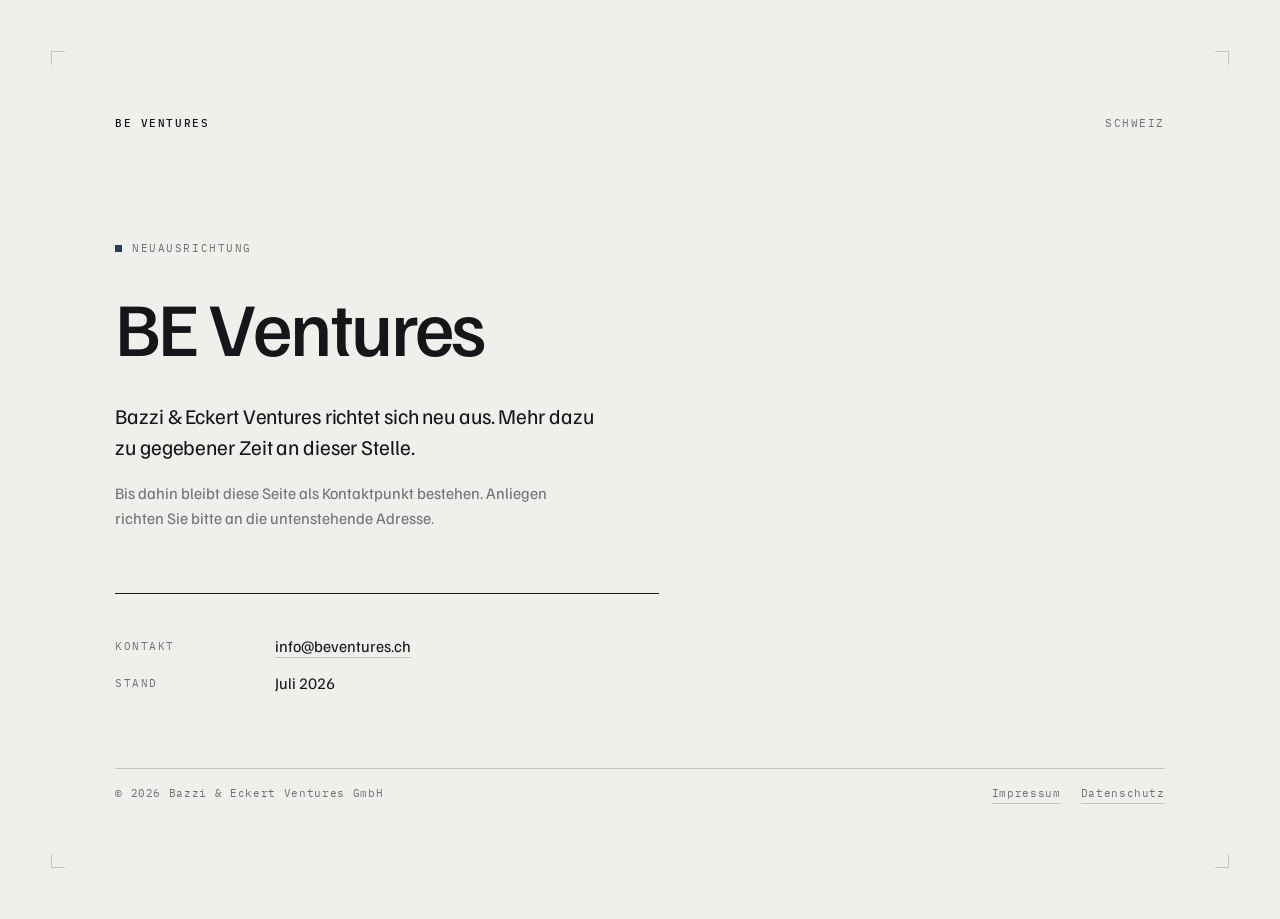
==== commit 056cf8a5: "Startseite: Neuausrichtung statt eingestellter Taetigkeit Statuszeile, Lauftext und Meta-Description" ====
--- a/index.html
+++ b/index.html
@@ -4,7 +4,7 @@
 <meta charset="utf-8">
 <meta name="viewport" content="width=device-width, initial-scale=1">
 <title>BE Ventures</title>
-<meta name="description" content="Die operative Tätigkeit der Bazzi &amp; Eckert Ventures GmbH wurde eingestellt.">
+<meta name="description" content="Bazzi &amp; Eckert Ventures GmbH richtet sich neu aus. Mehr dazu in Kürze.">
 <meta name="robots" content="noindex, follow">
 <link rel="preconnect" href="https://fonts.googleapis.com">
 <link rel="preconnect" href="https://fonts.gstatic.com" crossorigin>
@@ -225,13 +225,13 @@
   </header>
 
   <main class="main">
-    <p class="status"><span class="square"></span>Geschäftstätigkeit eingestellt</p>
+    <p class="status"><span class="square"></span>Neuausrichtung</p>
 
     <h1 class="title">BE&nbsp;Ventures</h1>
 
-    <p class="lede">Die operative Tätigkeit der Bazzi &amp; Eckert Ventures GmbH wurde eingestellt. Neue Anfragen und Projekte werden nicht mehr entgegengenommen.</p>
-
-    <p class="note">Diese Seite bleibt als Kontaktpunkt bestehen. Bestehende Anliegen richten Sie bitte an die untenstehende Adresse.</p>
+    <p class="lede">Bazzi &amp; Eckert Ventures richtet sich neu aus. Mehr dazu zu gegebener Zeit an dieser Stelle.</p>
+
+    <p class="note">Bis dahin bleibt diese Seite als Kontaktpunkt bestehen. Anliegen richten Sie bitte an die untenstehende Adresse.</p>
 
     <div class="underline" role="presentation"></div>
 
